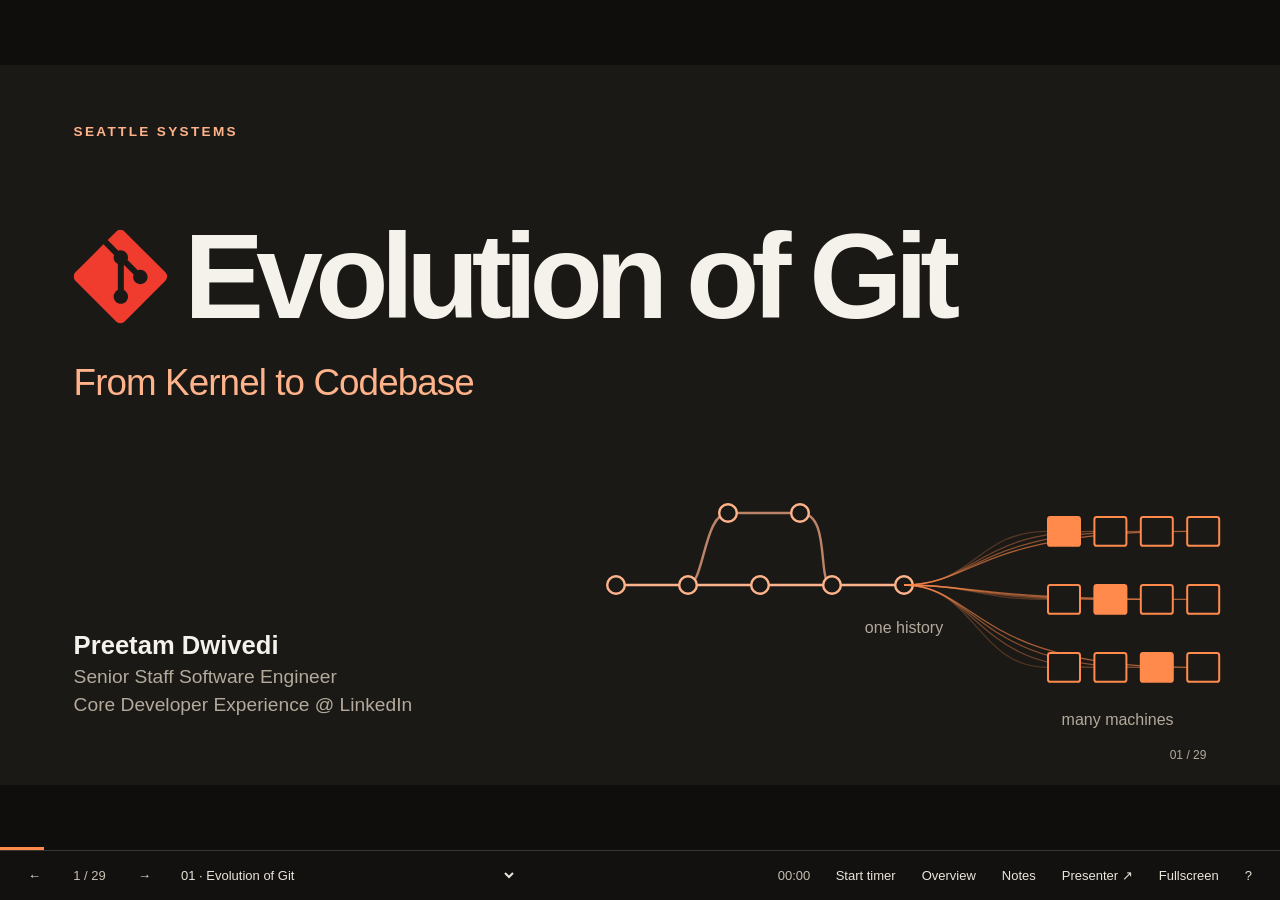
==== slides/evolution-of-git/index.html @ 7e5b4e21 "docs(slides): "a 2-second git command", not "one" Co-Authored-By: Claude Opus 5.5 <noreply@anthropic" ====
<!doctype html>
<html lang="en">
<head>
  <meta charset="utf-8">
  <meta name="viewport" content="width=device-width, initial-scale=1">
  <meta name="color-scheme" content="light dark">
  <title>Evolution of Git — Preetam Dwivedi</title>
  <meta name="description" content="A 30–45 minute systems talk: Git's data model, what fetch and push do on the wire, how Git servers evolved from one box to RAID pairs, distributed Git, blob storage, and WAL-based storage, and GitFarm, Git as an execution service.">
  <style>
    :root {
      --paper: #f5f2ec; --ink: #1f1d1a; --muted: #6b665e; --line: #d3cdc2;
      --accent: #c2410c; --accent-soft: #fbe3d4; --green: #2f7a4c; --red: #b3362b;
      --amber: #946200; --blue: #2d5c9e; --night: #1b1916; --peach: #ffb38a;
      font-family: "Helvetica Neue", Helvetica, Arial, sans-serif;
      color: var(--ink); background: #0f0e0c; font-synthesis: none;
    }
    * { box-sizing: border-box; }
    body { margin: 0; overflow: hidden; }
    button, select { font: inherit; }
    button { cursor: pointer; }
    button:focus-visible, a:focus-visible, select:focus-visible { outline: 3px solid #ffb38a; outline-offset: 4px; }
    a { color: inherit; text-underline-offset: .18em; }
    [hidden] { display: none !important; }
    .workspace { position: fixed; inset: 0 0 50px; }
    .stage { position: absolute; inset: 0; overflow: hidden; }
    #deck { position: absolute; inset: 0; }
    .slide {
      position: absolute; top: 50%; left: 50%; width: 1600px; height: 900px;
      transform: translate(-50%, -50%) scale(var(--scale, .7)); transform-origin: center;
      overflow: hidden; padding: 74px 92px 68px; background: var(--paper);
      display: flex; flex-direction: column;
      -webkit-print-color-adjust: exact; print-color-adjust: exact;
    }
    .slide.dark { background: var(--night); color: var(--paper); --muted: #b3aa9c; --line: #4a443b; }
    .eyebrow { margin: 0 0 25px; font-size: 17px; letter-spacing: .17em; text-transform: uppercase; font-weight: 650; color: var(--accent); }
    .dark .eyebrow { color: var(--peach); }
    h1, h2, h3, p { margin: 0; }
    h1 { font-size: 116px; line-height: .99; letter-spacing: -.065em; font-weight: 650; }
    h2 { font-size: 62px; line-height: 1.07; letter-spacing: -.045em; font-weight: 550; max-width: 1380px; }
    h3 { font-size: 30px; line-height: 1.2; font-weight: 550; letter-spacing: -.02em; }
    .content { flex: 1; min-height: 0; position: relative; margin-top: 38px; }
    .foot {
      position: absolute; bottom: 27px; left: 92px; right: 92px; display: flex; gap: 35px;
      align-items: end; justify-content: space-between; color: var(--muted); font-size: 15px; line-height: 1.35;
    }
    .folio { font-variant-numeric: tabular-nums; white-space: nowrap; margin-left: auto; }
    .build-print-summary { display: none; }
    .foot .src { font-size: 15px; color: var(--muted); }
    .foot .src a { color: inherit; text-decoration: underline; text-decoration-color: var(--line); }
    .accent { color: var(--accent); } .dark .accent { color: var(--peach); }
    .green { color: var(--green); } .red-text { color: var(--red); } .muted { color: var(--muted); }
    .mono, code, pre { font-family: "SFMono-Regular", Menlo, Consolas, "Liberation Mono", monospace; }
    .body { font-size: 32px; line-height: 1.35; }
    .small { font-size: 25px; line-height: 1.4; }
    .caption { font-size: 21px; color: var(--muted); line-height: 1.35; }
    .bottom-line { position: absolute; bottom: 4px; left: 0; right: 0; font-size: 30px; font-weight: 500; letter-spacing: -.01em; }
    .split { display: grid; grid-template-columns: 1fr 1fr; gap: 80px; }
    .three { display: grid; grid-template-columns: 1fr 1fr 1fr; gap: 55px; }
    .split > *, .three > * { min-width: 0; }
    .list { list-style: none; margin: 0; padding: 0; }
    .list li { padding: 22px 0; border-top: 1px solid var(--line); font-size: 28px; line-height: 1.3; }
    .list li strong { font-weight: 600; }
    .list.tight li { padding: 12px 0; font-size: 25px; }
    .list.origins li span { font-size: 26px; line-height: 1.35; }
    .obj-note { margin-top: 36px; padding-top: 22px; border-top: 1px solid var(--line); font-size: 25px; color: var(--muted); }
    .obj-note strong { color: var(--accent); font-weight: 600; }
    .takeaway { font-size: 44px; line-height: 1.3; font-weight: 500; padding-left: 32px; border-left: 6px solid var(--accent); margin: 0; }
    .takeaway strong { color: var(--accent); font-weight: 650; white-space: nowrap; }
    .list li span { display: block; color: var(--muted); font-size: 23px; margin-top: 8px; }
    svg { display: block; max-width: 100%; }
    svg text { font-family: "Helvetica Neue", Helvetica, Arial, sans-serif; }
    svg text.m { font-family: "SFMono-Regular", Menlo, Consolas, monospace; letter-spacing: -.02em; white-space: pre; }
    .diagram { width: 100%; height: 100%; }
    .compare-label { font-size: 20px; letter-spacing: .12em; text-transform: uppercase; color: var(--muted); margin-bottom: 18px; font-weight: 600; }
    .codeblock { font-size: 25px; line-height: 1.5; padding: 20px 24px; white-space: pre; margin: 0 0 30px; background: #ebe6dc; border-left: 4px solid var(--accent); overflow: hidden; }
    .codeblock .c { color: var(--muted); }
    .codeblock .hl-out { color: var(--accent); }
    .codeblock .lbl { color: var(--accent); font-weight: 600; }
    .statement { font-size: 92px; line-height: 1.06; letter-spacing: -.05em; max-width: 1380px; margin-top: 60px; }
    .divider-q { font-size: 76px; white-space: nowrap; margin-top: 200px; }
    .statement-sub { margin-top: 44px; font-size: 38px; line-height: 1.35; color: var(--muted); max-width: 1200px; }
    .table { width: 100%; border-collapse: collapse; text-align: left; font-size: 23px; line-height: 1.25; }
    .table th { font-size: 19px; font-weight: 600; text-transform: uppercase; letter-spacing: .08em; color: var(--muted); padding: 0 18px 14px 0; }
    .table td { border-top: 1px solid var(--line); padding: 16px 20px 16px 0; vertical-align: top; }
    .table td:first-child { font-weight: 600; white-space: nowrap; }
    .table tr.chosen td { color: var(--accent); }
    .stat-grid { display: grid; grid-template-columns: 1fr 1fr; gap: 44px 70px; }
    .stat .num { font-size: 84px; font-weight: 500; line-height: 1; letter-spacing: -.05em; color: var(--accent); }
    .stat .num small { font-size: 40px; letter-spacing: -.02em; margin-left: 8px; }
    .stat .label { margin-top: 14px; font-size: 25px; line-height: 1.35; }
    .stat .label span { display: block; color: var(--muted); font-size: 21px; margin-top: 4px; }
    .metrics-strip { display: flex; gap: 60px; margin-top: 26px; padding-top: 20px; border-top: 1px solid var(--line); font-size: 23px; color: var(--muted); }
    .metrics-strip strong { display: block; font-size: 40px; font-weight: 500; color: var(--accent); letter-spacing: -.03em; }
    .col h3 { margin-bottom: 18px; }
    .col p { font-size: 25px; line-height: 1.42; color: var(--muted); }
    .col p + p { margin-top: 16px; }
    .col p strong { color: var(--ink); font-weight: 550; }
    .tag { display: inline-block; font-size: 15px; letter-spacing: .1em; text-transform: uppercase; font-weight: 650; padding: 4px 10px; border: 1.5px solid currentColor; border-radius: 3px; vertical-align: middle; }
    .steps-list { list-style: none; margin: 0; padding: 0; counter-reset: step; }
    .steps-list li { counter-increment: step; position: relative; padding: 13px 0 13px 54px; font-size: 24px; line-height: 1.32; color: var(--muted); border-top: 1px solid var(--line); transition: color .3s ease; }
    .steps-list li::before { content: counter(step); position: absolute; left: 0; top: 11px; width: 34px; height: 34px; border-radius: 50%; border: 2px solid currentColor; text-align: center; line-height: 31px; font-size: 18px; font-weight: 650; }
    .steps-list li strong { color: var(--ink); font-weight: 550; }
    .steps-list li.hl { color: var(--ink); }
    .steps-list li.hl::before { background: var(--accent); border-color: var(--accent); color: #fff; }
    .result-pair { display: grid; grid-template-columns: 1fr 120px 1fr; align-items: end; gap: 30px; margin-top: 50px; }
    .result-pair .when { font-size: 22px; letter-spacing: .1em; text-transform: uppercase; color: var(--muted); font-weight: 600; margin-bottom: 18px; }
    .result-pair .value { font-size: 150px; font-weight: 500; line-height: 1; letter-spacing: -.055em; }
    .result-pair .value small { font-size: 60px; margin-left: 10px; letter-spacing: -.02em; }
    .result-pair .arrow { font-size: 70px; color: var(--muted); text-align: center; padding-bottom: 30px; }
    .thanks-title { font-size: 150px; line-height: 1; letter-spacing: -.06em; font-weight: 600; margin-top: 60px; }
    .thanks-qa { font-size: 72px; line-height: 1.1; letter-spacing: -.03em; color: var(--peach); margin-top: 28px; }
    .cover-title { font-size: 168px; line-height: 1; letter-spacing: -.065em; font-weight: 600; margin-top: 70px; }
    .cover-title:has(.git-logo) { display: flex; align-items: center; white-space: nowrap; font-size: 150px; }
    .cover-title .git-logo { flex: none; height: .78em; width: .78em; margin-right: .14em; }
    .cover-sub { font-size: 46px; line-height: 1.2; margin-top: 30px; letter-spacing: -.025em; color: var(--peach); }
    .cover-author { position: absolute; left: 92px; bottom: 82px; }
    .cover-name { font-size: 32px; font-weight: 550; line-height: 1.45; }
    .cover-event { font-size: 24px; color: var(--muted); line-height: 1.45; }
    .about-mini { position: absolute; left: 0; right: 0; top: 50%; transform: translateY(-50%); display: grid; grid-template-columns: 400px auto 260px; gap: 64px; align-items: center; justify-content: center; }
    .about-mini img { display: block; width: 400px; height: 400px; object-fit: cover; border-radius: 10px; }
    .about-mini .name { font-size: 68px; font-weight: 600; letter-spacing: -.04em; line-height: 1.05; }
    .about-mini .role { margin-top: 18px; font-size: 32px; line-height: 1.35; }
    .about-mini .team { color: var(--accent); font-weight: 600; }
    .about-mini .prev-label { margin-top: 40px; padding-top: 24px; border-top: 2px solid var(--line, #d8d2c6); font-size: 19px; letter-spacing: .12em; text-transform: uppercase; font-weight: 650; color: var(--muted); }
    .about-mini .prev { margin-top: 10px; font-size: 28px; color: var(--muted); line-height: 1.35; }
    .about-mini .prev strong { color: var(--ink, inherit); font-weight: 600; }
    .about-mini a { display: block; text-align: center; color: var(--muted); text-decoration: none; font-size: 20px; }
    .about-mini a strong { display: block; margin-top: 14px; font-size: 22px; color: var(--ink, inherit); font-weight: 600; }
    .about-mini a svg { display: block; width: 260px; height: 260px; background: #fff; padding: 10px; border-radius: 10px; box-sizing: border-box; }
    .cover-art { position: absolute; right: 70px; bottom: 70px; width: 780px; height: 360px; }
    .design-big { margin-top: 110px; gap: 70px; }
    .design-big h3 { font-size: 44px; line-height: 1.15; letter-spacing: -.03em; margin-top: 14px; }
    .design-big p:not(.compare-label) { font-size: 30px; line-height: 1.35; margin-top: 18px; }
    .close-flow { display: flex; align-items: stretch; gap: 10px; margin-top: 80px; }
    .close-step { flex: 1; border: 2px solid var(--line); border-radius: 10px; padding: 26px 18px; }
    .close-step.first { border-style: dashed; }
    .close-step b { display: block; font-size: 27px; font-weight: 600; letter-spacing: -.02em; line-height: 1.15; min-height: 2.3em; }
    .close-step span { display: block; margin-top: 14px; font-size: 22px; line-height: 1.35; color: var(--muted); }
    .close-step.last { border-color: var(--peach); }
    .close-step.last b { color: var(--peach); }
    .close-arrow { align-self: center; font-size: 30px; color: var(--muted); }
    .close-tag { margin-top: 70px; font-size: 44px; line-height: 1.25; letter-spacing: -.02em; color: var(--peach); }
    /* Builds: elements opt in with data-show / data-hl / data-dim step specs such as "2", "2-", "1-3", "1,4". */
    [data-show], [data-dim] { transition: opacity .35s ease; }
    [data-show].off { opacity: 0; }
    [data-dim].dim { opacity: .28; }
    g.hl rect { stroke: var(--accent); stroke-width: 4.5px; fill: var(--accent-soft); }
    g.hl text { fill: #8f2f08; }
    g.hl line, g.hl path.edge { stroke: var(--accent); }
    g.hl polygon { fill: var(--accent); }
    g.hl circle { stroke: var(--accent); }
    .code-hl { transition: background .3s ease, color .3s ease; display: inline-block; width: 100%; }
    .code-hl.hl { background: var(--accent-soft); color: #8f2f08; }
    .notes-panel {
      position: fixed; z-index: 50; right: 0; top: 0; bottom: 50px; width: min(560px, 95vw);
      background: #22201c; color: #eee9df; padding: 28px; overflow: auto; box-shadow: -20px 0 70px #0007;
      font-size: 16px; line-height: 1.55;
    }
    .notes-panel h2 { font-size: 25px; letter-spacing: -.02em; line-height: 1.2; padding-right: 20px; }
    .notes-panel h3 { font-size: 17px; margin-top: 28px; margin-bottom: 12px; }
    .notes-panel ul { padding-left: 20px; overflow-wrap: anywhere; }
    .notes-panel .speaker-cues { font-size: 17px; line-height: 1.55; }
    .notes-panel .speaker-cues li { padding-bottom: 14px; }
    .notes-panel a { color: #ffc8a8; }
    .notes-meta { color: #bdb3a4; margin: 12px 0; font-size: 14px; }
    .close-panel { float: right; color: inherit; background: none; border: 1px solid #6b6255; border-radius: 3px; padding: 5px 10px; }
    .toolbar {
      position: fixed; z-index: 80; bottom: 0; left: 0; right: 0; height: 50px; display: flex;
      align-items: center; gap: 6px; background: #12110f; color: #e9e4da; padding: 6px 18px;
      border-top: 1px solid #3b362f; font-size: 13px;
    }
    .toolbar button, .toolbar select { background: transparent; border: 1px solid transparent; color: inherit; padding: 6px 9px; border-radius: 3px; }
    .toolbar button:hover, .toolbar select:hover { background: #312c25; border-color: #5a5247; }
    .toolbar button[aria-pressed=true] { border-color: #ffb38a; }
    .toolbar select { max-width: 420px; }
    .toolbar select option { background: #1d1b18; }
    .toolbar .spacer { flex: 1; }
    #progress { position: fixed; z-index: 90; height: 3px; bottom: 50px; left: 0; background: #ff8a4c; transition: width .12s; }
    .position { min-width: 65px; text-align: center; font-variant-numeric: tabular-nums; color: #c9c0b2; }
    .timer { font-variant-numeric: tabular-nums; color: #c9c0b2; min-width: 42px; }
    dialog { border: 1px solid #6b6255; border-radius: 5px; background: #1d1b18; color: #f3efe7; width: min(1280px, 95vw); max-height: 88vh; padding: 30px; }
    dialog::backdrop { background: #000c; }
    dialog h2 { font-size: 30px; line-height: 1.2; }
    .overview-grid { display: grid; grid-template-columns: repeat(4,1fr); gap: 10px; margin-top: 25px; }
    .overview-grid button { background: none; color: inherit; border: 1px solid #4f483e; text-align: left; padding: 18px; min-height: 116px; line-height: 1.3; font-size: 16px; }
    .overview-grid button:hover { background: #3a342c; }
    .overview-grid button[aria-current=true] { border-color: #ffb38a; background: #352c22; }
    .overview-grid .ordinal { display: block; color: #ffb38a; font-size: 12px; margin-bottom: 8px; }
    .help-grid { display: grid; grid-template-columns: 200px 1fr; gap: 16px; margin: 30px 0; line-height: 1.5; font-size: 17px; }
    .help-grid kbd { color: #ffb38a; }
    .sr-only { position: absolute; width: 1px; height: 1px; padding: 0; margin: -1px; overflow: hidden; clip: rect(0,0,0,0); white-space: nowrap; }
    body.presenter .workspace { right: 480px; }
    body.presenter .notes-panel { display: block !important; width: 480px; box-shadow: none; border-left: 1px solid #4f483e; }
    body.presenter #notes-toggle, body.presenter #presenter-open { display: none; }
    body.blackout .workspace { visibility: hidden; }
    body.blackout { background: #000; }
    body.immersive .toolbar, body.immersive #progress { opacity: 0; transition: opacity .2s; }
    body.immersive .toolbar:hover, body.immersive .toolbar:focus-within { opacity: 1; }
    body.immersive .workspace { bottom: 0; }
    @media (max-width: 900px) {
      .toolbar { padding: 6px; gap: 2px; }
      .toolbar .optional { display: none; }
      .toolbar select { max-width: 250px; width: 30vw; }
      body.presenter .workspace { right: 0; bottom: 45vh; }
      body.presenter .notes-panel { width: 100%; top: 55vh; bottom: 50px; border-left: 0; }
      .overview-grid { grid-template-columns: repeat(2,1fr); }
    }
    @media (max-width: 600px) {
      .toolbar { font-size: 12px; }
      .toolbar button { padding: 6px; }
      .toolbar #jump, .toolbar #fullscreen { display: none; }
      .position { min-width: 50px; }
    }
    /* Phones and tablets: pull-to-refresh is unreliable here, so show a reload button. */
    #reload { font-size: 1.3em; line-height: 1; }
    @media (hover: hover) and (pointer: fine) { .touch-only { display: none; } }
    @media (prefers-reduced-motion: reduce) { * { transition: none !important; } }
    @page { size: 16in 9in; margin: 0; }
    @media print {
      :root { background: white; }
      body { overflow: visible; }
      .workspace, .stage, #deck { position: static; overflow: visible; }
      .slide, .slide[hidden] {
        display: flex !important; position: relative; top: auto; left: auto;
        transform: none; width: 1600px; height: 900px; break-after: page; break-inside: avoid; zoom: .96;
      }
      .toolbar, .notes-panel, #progress, dialog, .sr-only { display: none !important; }
      body.blackout .workspace { visibility: visible; }
      .build-print-summary { display: block; max-width: 1250px; font-size: 14px; line-height: 1.35; }
      [data-show], [data-dim] { transition: none; }
    }
  </style>
</head>
<body>
  <main class="workspace" aria-label="Presentation">
    <div class="stage"><div id="deck"></div></div>
  </main>
  <div id="announcement" class="sr-only" aria-live="polite"></div>
  <aside id="notes" class="notes-panel" aria-label="Speaker notes and sources" hidden></aside>
  <div id="progress" aria-hidden="true"></div>
  <nav class="toolbar" aria-label="Slide controls">
    <button id="prev" aria-label="Previous slide" title="Previous (←)">←</button>
    <span id="position" class="position"></span>
    <button id="next" aria-label="Next slide" title="Next (→)">→</button>
    <span id="build-position" class="position optional" aria-label="Current build" hidden></span>
    <select id="jump" aria-label="Jump to slide"></select>
    <span class="spacer"></span>
    <span id="elapsed" class="timer optional" title="Click to start or pause timer" role="timer">00:00</span>
    <button id="timer-toggle" class="optional" title="Start or pause timer (T)">Start timer</button>
    <button id="overview-open" title="Slide overview (O)">Overview</button>
    <button id="notes-toggle" aria-pressed="false" title="Speaker notes & sources (N)">Notes</button>
    <button id="presenter-open" class="optional" title="Open a second window with speaker notes">Presenter ↗</button>
    <button id="fullscreen" title="Fullscreen (F)">Fullscreen</button>
    <button id="help-open" aria-label="Keyboard shortcuts" title="Keyboard shortcuts (?)">?</button>
    <button id="reload" class="touch-only" aria-label="Reload the deck" title="Reload">↻</button>
  </nav>
  <dialog id="overview" aria-labelledby="overview-title">
    <button class="close-panel" data-close="overview" aria-label="Close overview">Close</button>
    <h2 id="overview-title">Evolution of Git</h2>
    <p id="overview-meta" style="margin-top:12px;color:#bdb3a4"></p>
    <div class="overview-grid" id="overview-grid"></div>
  </dialog>
  <dialog id="help" aria-labelledby="help-title">
    <button class="close-panel" data-close="help" aria-label="Close shortcuts">Close</button>
    <h2 id="help-title">Presenting</h2>
    <div class="help-grid">
      <kbd>← → / Space / PgUp PgDn</kbd><span>Previous / next build or slide</span>
      <kbd>Home / End</kbd><span>First slide / Thank you</span>
      <kbd>N</kbd><span>Speaker cues, timing, and public resources</span>
      <kbd>O</kbd><span>Slide overview</span>
      <kbd>F</kbd><span>Fullscreen; controls reappear on hover</span>
      <kbd>B</kbd><span>Black out the screen</span>
      <kbd>T / Shift + T</kbd><span>Start or pause / reset the rehearsal timer</span>
      <kbd>?</kbd><span>Show these shortcuts</span>
      <kbd>Esc</kbd><span>Close notes or dialogs; leave fullscreen</span>
    </div>
    <p>Presenter opens a second window with notes. Leave that window on your laptop and put the original on the projector. The deck works offline. Use the browser’s Print command for a slide-only PDF; build slides print in their final state.</p>
  </dialog>
  <script>
    "use strict";
    const sources = {
      paper: { label: "GitFarm: Git as a Service for Large-Scale Monorepos (arXiv 2604.11977)", url: "https://arxiv.org/abs/2604.11977" },
      cursor: { label: "Cursor · Git at any scale (Vicent Martí, Aug 2026)", url: "https://cursor.com/blog/git-at-any-scale" },
      ghfast: { label: "GitHub · How We Made GitHub Fast (2009)", url: "https://github.blog/news-insights/the-library/how-we-made-github-fast/" },
      dgit: { label: "GitHub · Introducing DGit (2016)", url: "https://github.blog/engineering/architecture-optimization/introducing-dgit/" },
      objects: { label: "Pro Git · Git Objects", url: "https://git-scm.com/book/en/v2/Git-Internals-Git-Objects" },
      refs: { label: "Pro Git · Git References", url: "https://git-scm.com/book/en/v2/Git-Internals-Git-References" },
      breaking: { label: "Git docs · BreakingChanges (Git 3.0: SHA-256 by default)", url: "https://git-scm.com/docs/BreakingChanges" },
      packformat: { label: "Git docs · pack format", url: "https://git-scm.com/docs/gitformat-pack" },
      protocolv2: { label: "Git docs · protocol v2", url: "https://git-scm.com/docs/gitprotocol-v2" },
      packprotocol: { label: "Git docs · pack protocol", url: "https://git-scm.com/docs/gitprotocol-pack" },
      receivepack: { label: "Git docs · git-receive-pack (quarantine, hooks)", url: "https://git-scm.com/docs/git-receive-pack" },
      walgit: { label: "walgit · open-source Git server on object storage (Continuity design)", url: "https://github.com/tobi/walgit" },
      mesh: { label: "Atlassian · Bitbucket Mesh (2022, replaces NFS for Git storage)", url: "https://confluence.atlassian.com/display/BitbucketServer/Bitbucket+Mesh" },
      uberblog: { label: "Uber Engineering · GitFarm as a Service (Jul 2026)", url: "https://www.uber.com/blog/gitfarm-as-a-service/" },
      stretching: { label: "GitHub · Stretching Spokes (2017)", url: "https://github.blog/engineering/infrastructure/stretching-spokes/" },
      ghagent: { label: "GitHub · Building Git infrastructure for agent-scale development (Oct 2026)", url: "https://github.blog/engineering/architecture-optimization/building-git-infrastructure-for-agent-scale-development/" },
      rubicon: { label: "GitHub · Inside GitHub's new Git storage architecture (Nov 2026)", url: "https://github.blog/engineering/architecture-optimization/inside-githubs-new-git-storage-architecture/" },
      linkedin: { label: "Preetam Dwivedi · LinkedIn", url: "https://www.linkedin.com/in/behinddwalls/" }
    };
    // Short labels for the on-slide "Sources:" footer line.
    const shortSource = { paper:"GitFarm paper (arXiv 2604.11977)", uberblog:"Uber blog: GitFarm as a Service", cursor:"Cursor: Git at any scale", walgit:"walgit (GitHub)", dgit:"GitHub: Introducing DGit (2016)", ghfast:"GitHub: How We Made GitHub Fast (2009)", stretching:"GitHub: Stretching Spokes", mesh:"Atlassian: Bitbucket Mesh (2022)", rubicon:"GitHub: new Git storage architecture", ghagent:"GitHub: agent-scale Git" };
    const sourceLine = keys => `<span class="src">Sources: ${keys.map(k=>`<a href="${esc(sources[k].url)}" target="_blank" rel="noopener">${esc(shortSource[k])}</a>`).join(" · ")}</span>`;
    const portrait = "[data-uri]";
    const qr = {"linkedin": "<svg xmlns=\"http://www.w3.org/2000/svg\" viewBox=\"0 0 33 33\" shape-rendering=\"crispEdges\" role=\"img\" aria-label=\"QR code for https://www.linkedin.com/in/behinddwalls/\"><path fill=\"#fff\" d=\"M0 0h33v33H0z\"/><path fill=\"#000\" d=\"M2 2h1v1h-1zM3 2h1v1h-1zM4 2h1v1h-1zM5 2h1v1h-1zM6 2h1v1h-1zM7 2h1v1h-1zM8 2h1v1h-1zM15 2h1v1h-1zM16 2h1v1h-1zM20 2h1v1h-1zM24 2h1v1h-1zM25 2h1v1h-1zM26 2h1v1h-1zM27 2h1v1h-1zM28 2h1v1h-1zM29 2h1v1h-1zM30 2h1v1h-1zM2 3h1v1h-1zM8 3h1v1h-1zM10 3h1v1h-1zM13 3h1v1h-1zM18 3h1v1h-1zM19 3h1v1h-1zM22 3h1v1h-1zM24 3h1v1h-1zM30 3h1v1h-1zM2 4h1v1h-1zM4 4h1v1h-1zM5 4h1v1h-1zM6 4h1v1h-1zM8 4h1v1h-1zM10 4h1v1h-1zM11 4h1v1h-1zM13 4h1v1h-1zM16 4h1v1h-1zM18 4h1v1h-1zM21 4h1v1h-1zM24 4h1v1h-1zM26 4h1v1h-1zM27 4h1v1h-1zM28 4h1v1h-1zM30 4h1v1h-1zM2 5h1v1h-1zM4 5h1v1h-1zM5 5h1v1h-1zM6 5h1v1h-1zM8 5h1v1h-1zM10 5h1v1h-1zM15 5h1v1h-1zM19 5h1v1h-1zM22 5h1v1h-1zM24 5h1v1h-1zM26 5h1v1h-1zM27 5h1v1h-1zM28 5h1v1h-1zM30 5h1v1h-1zM2 6h1v1h-1zM4 6h1v1h-1zM5 6h1v1h-1zM6 6h1v1h-1zM8 6h1v1h-1zM11 6h1v1h-1zM12 6h1v1h-1zM13 6h1v1h-1zM14 6h1v1h-1zM15 6h1v1h-1zM18 6h1v1h-1zM19 6h1v1h-1zM20 6h1v1h-1zM21 6h1v1h-1zM22 6h1v1h-1zM24 6h1v1h-1zM26 6h1v1h-1zM27 6h1v1h-1zM28 6h1v1h-1zM30 6h1v1h-1zM2 7h1v1h-1zM8 7h1v1h-1zM16 7h1v1h-1zM24 7h1v1h-1zM30 7h1v1h-1zM2 8h1v1h-1zM3 8h1v1h-1zM4 8h1v1h-1zM5 8h1v1h-1zM6 8h1v1h-1zM7 8h1v1h-1zM8 8h1v1h-1zM10 8h1v1h-1zM12 8h1v1h-1zM14 8h1v1h-1zM16 8h1v1h-1zM18 8h1v1h-1zM20 8h1v1h-1zM22 8h1v1h-1zM24 8h1v1h-1zM25 8h1v1h-1zM26 8h1v1h-1zM27 8h1v1h-1zM28 8h1v1h-1zM29 8h1v1h-1zM30 8h1v1h-1zM10 9h1v1h-1zM11 9h1v1h-1zM14 9h1v1h-1zM18 9h1v1h-1zM21 9h1v1h-1zM22 9h1v1h-1zM2 10h1v1h-1zM8 10h1v1h-1zM10 10h1v1h-1zM11 10h1v1h-1zM13 10h1v1h-1zM15 10h1v1h-1zM16 10h1v1h-1zM17 10h1v1h-1zM19 10h1v1h-1zM20 10h1v1h-1zM21 10h1v1h-1zM23 10h1v1h-1zM24 10h1v1h-1zM27 10h1v1h-1zM28 10h1v1h-1zM29 10h1v1h-1zM5 11h1v1h-1zM6 11h1v1h-1zM7 11h1v1h-1zM10 11h1v1h-1zM11 11h1v1h-1zM12 11h1v1h-1zM15 11h1v1h-1zM16 11h1v1h-1zM17 11h1v1h-1zM19 11h1v1h-1zM20 11h1v1h-1zM21 11h1v1h-1zM22 11h1v1h-1zM25 11h1v1h-1zM26 11h1v1h-1zM28 11h1v1h-1zM29 11h1v1h-1zM3 12h1v1h-1zM4 12h1v1h-1zM5 12h1v1h-1zM8 12h1v1h-1zM9 12h1v1h-1zM10 12h1v1h-1zM11 12h1v1h-1zM12 12h1v1h-1zM13 12h1v1h-1zM16 12h1v1h-1zM17 12h1v1h-1zM19 12h1v1h-1zM24 12h1v1h-1zM2 13h1v1h-1zM3 13h1v1h-1zM6 13h1v1h-1zM7 13h1v1h-1zM9 13h1v1h-1zM10 13h1v1h-1zM12 13h1v1h-1zM14 13h1v1h-1zM18 13h1v1h-1zM21 13h1v1h-1zM22 13h1v1h-1zM25 13h1v1h-1zM27 13h1v1h-1zM2 14h1v1h-1zM8 14h1v1h-1zM12 14h1v1h-1zM14 14h1v1h-1zM17 14h1v1h-1zM18 14h1v1h-1zM22 14h1v1h-1zM24 14h1v1h-1zM25 14h1v1h-1zM30 14h1v1h-1zM2 15h1v1h-1zM4 15h1v1h-1zM6 15h1v1h-1zM7 15h1v1h-1zM10 15h1v1h-1zM16 15h1v1h-1zM17 15h1v1h-1zM18 15h1v1h-1zM19 15h1v1h-1zM20 15h1v1h-1zM21 15h1v1h-1zM22 15h1v1h-1zM24 15h1v1h-1zM26 15h1v1h-1zM29 15h1v1h-1zM30 15h1v1h-1zM6 16h1v1h-1zM7 16h1v1h-1zM8 16h1v1h-1zM10 16h1v1h-1zM13 16h1v1h-1zM15 16h1v1h-1zM17 16h1v1h-1zM20 16h1v1h-1zM22 16h1v1h-1zM23 16h1v1h-1zM24 16h1v1h-1zM25 16h1v1h-1zM27 16h1v1h-1zM28 16h1v1h-1zM3 17h1v1h-1zM5 17h1v1h-1zM7 17h1v1h-1zM9 17h1v1h-1zM10 17h1v1h-1zM11 17h1v1h-1zM12 17h1v1h-1zM13 17h1v1h-1zM17 17h1v1h-1zM22 17h1v1h-1zM23 17h1v1h-1zM24 17h1v1h-1zM25 17h1v1h-1zM26 17h1v1h-1zM28 17h1v1h-1zM30 17h1v1h-1zM4 18h1v1h-1zM6 18h1v1h-1zM7 18h1v1h-1zM8 18h1v1h-1zM9 18h1v1h-1zM10 18h1v1h-1zM11 18h1v1h-1zM15 18h1v1h-1zM19 18h1v1h-1zM21 18h1v1h-1zM25 18h1v1h-1zM27 18h1v1h-1zM28 18h1v1h-1zM2 19h1v1h-1zM5 19h1v1h-1zM6 19h1v1h-1zM7 19h1v1h-1zM9 19h1v1h-1zM10 19h1v1h-1zM11 19h1v1h-1zM12 19h1v1h-1zM13 19h1v1h-1zM15 19h1v1h-1zM17 19h1v1h-1zM18 19h1v1h-1zM19 19h1v1h-1zM20 19h1v1h-1zM21 19h1v1h-1zM22 19h1v1h-1zM24 19h1v1h-1zM25 19h1v1h-1zM26 19h1v1h-1zM28 19h1v1h-1zM29 19h1v1h-1zM30 19h1v1h-1zM2 20h1v1h-1zM3 20h1v1h-1zM4 20h1v1h-1zM5 20h1v1h-1zM6 20h1v1h-1zM8 20h1v1h-1zM10 20h1v1h-1zM11 20h1v1h-1zM13 20h1v1h-1zM14 20h1v1h-1zM17 20h1v1h-1zM21 20h1v1h-1zM22 20h1v1h-1zM27 20h1v1h-1zM30 20h1v1h-1zM2 21h1v1h-1zM6 21h1v1h-1zM7 21h1v1h-1zM11 21h1v1h-1zM12 21h1v1h-1zM13 21h1v1h-1zM14 21h1v1h-1zM16 21h1v1h-1zM20 21h1v1h-1zM22 21h1v1h-1zM24 21h1v1h-1zM25 21h1v1h-1zM26 21h1v1h-1zM2 22h1v1h-1zM4 22h1v1h-1zM8 22h1v1h-1zM11 22h1v1h-1zM13 22h1v1h-1zM19 22h1v1h-1zM20 22h1v1h-1zM22 22h1v1h-1zM23 22h1v1h-1zM24 22h1v1h-1zM25 22h1v1h-1zM26 22h1v1h-1zM28 22h1v1h-1zM29 22h1v1h-1zM30 22h1v1h-1zM10 23h1v1h-1zM15 23h1v1h-1zM16 23h1v1h-1zM17 23h1v1h-1zM19 23h1v1h-1zM20 23h1v1h-1zM22 23h1v1h-1zM26 23h1v1h-1zM27 23h1v1h-1zM2 24h1v1h-1zM3 24h1v1h-1zM4 24h1v1h-1zM5 24h1v1h-1zM6 24h1v1h-1zM7 24h1v1h-1zM8 24h1v1h-1zM11 24h1v1h-1zM13 24h1v1h-1zM15 24h1v1h-1zM16 24h1v1h-1zM17 24h1v1h-1zM19 24h1v1h-1zM21 24h1v1h-1zM22 24h1v1h-1zM24 24h1v1h-1zM26 24h1v1h-1zM27 24h1v1h-1zM28 24h1v1h-1zM2 25h1v1h-1zM8 25h1v1h-1zM11 25h1v1h-1zM12 25h1v1h-1zM14 25h1v1h-1zM15 25h1v1h-1zM21 25h1v1h-1zM22 25h1v1h-1zM26 25h1v1h-1zM29 25h1v1h-1zM2 26h1v1h-1zM4 26h1v1h-1zM5 26h1v1h-1zM6 26h1v1h-1zM8 26h1v1h-1zM13 26h1v1h-1zM15 26h1v1h-1zM18 26h1v1h-1zM21 26h1v1h-1zM22 26h1v1h-1zM23 26h1v1h-1zM24 26h1v1h-1zM25 26h1v1h-1zM26 26h1v1h-1zM27 26h1v1h-1zM29 26h1v1h-1zM2 27h1v1h-1zM4 27h1v1h-1zM5 27h1v1h-1zM6 27h1v1h-1zM8 27h1v1h-1zM12 27h1v1h-1zM14 27h1v1h-1zM15 27h1v1h-1zM17 27h1v1h-1zM18 27h1v1h-1zM20 27h1v1h-1zM21 27h1v1h-1zM23 27h1v1h-1zM25 27h1v1h-1zM27 27h1v1h-1zM28 27h1v1h-1zM30 27h1v1h-1zM2 28h1v1h-1zM4 28h1v1h-1zM5 28h1v1h-1zM6 28h1v1h-1zM8 28h1v1h-1zM12 28h1v1h-1zM17 28h1v1h-1zM18 28h1v1h-1zM19 28h1v1h-1zM20 28h1v1h-1zM21 28h1v1h-1zM23 28h1v1h-1zM24 28h1v1h-1zM25 28h1v1h-1zM26 28h1v1h-1zM27 28h1v1h-1zM28 28h1v1h-1zM29 28h1v1h-1zM2 29h1v1h-1zM8 29h1v1h-1zM12 29h1v1h-1zM16 29h1v1h-1zM20 29h1v1h-1zM25 29h1v1h-1zM27 29h1v1h-1zM28 29h1v1h-1zM30 29h1v1h-1zM2 30h1v1h-1zM3 30h1v1h-1zM4 30h1v1h-1zM5 30h1v1h-1zM6 30h1v1h-1zM7 30h1v1h-1zM8 30h1v1h-1zM10 30h1v1h-1zM11 30h1v1h-1zM12 30h1v1h-1zM13 30h1v1h-1zM14 30h1v1h-1zM15 30h1v1h-1zM16 30h1v1h-1zM17 30h1v1h-1zM19 30h1v1h-1zM21 30h1v1h-1zM24 30h1v1h-1zM25 30h1v1h-1zM26 30h1v1h-1zM27 30h1v1h-1zM28 30h1v1h-1z\"/></svg>"};
    const C = { ink:"#1f1d1a", muted:"#6b665e", line:"#d3cdc2", paper:"#f5f2ec", white:"#fffdf9", accent:"#c2410c", soft:"#fbe3d4",
      green:"#2f7a4c", greenSoft:"#dcefe2", red:"#b3362b", redSoft:"#f6dcd8", blue:"#2d5c9e", blueSoft:"#dfe8f5", amber:"#946200", peach:"#ffb38a", night:"#1b1916" };
    const esc = value => String(value).replace(/[&<>"']/g, ch => ({ "&":"&amp;", "<":"&lt;", ">":"&gt;", '"':"&quot;", "'":"&#39;" }[ch]));
    // SVG helpers. Coordinates are in a 1416 × 590 content box unless a diagram says otherwise.
    const text = (x,y,label,size=24,fill=C.ink,anchor="start",weight=400) => `<text x="${x}" y="${y}" font-size="${size}" fill="${fill}" text-anchor="${anchor}" font-weight="${weight}">${esc(label)}</text>`;
    const mono = (x,y,label,size=21,fill=C.ink,anchor="start",weight=400) => `<text class="m" x="${x}" y="${y}" font-size="${size}" fill="${fill}" text-anchor="${anchor}" font-weight="${weight}">${esc(label)}</text>`;
    const lines = (x,y,rows,size=22,fill=C.ink,gap=1.38,anchor="start",weight=400) => rows.map((r,i)=>text(x,y+i*size*gap,r,size,fill,anchor,weight)).join("");
    const line = (x1,y1,x2,y2,color=C.line,width=3,dash="") => `<line x1="${x1}" y1="${y1}" x2="${x2}" y2="${y2}" stroke="${color}" stroke-width="${width}" ${dash?`stroke-dasharray="${dash}"`:""}/>`;
    function arrow(x1,y1,x2,y2,color=C.ink,width=3,dash="") {
      const a=Math.atan2(y2-y1,x2-x1),h=14,ex=x2-h*.7*Math.cos(a),ey=y2-h*.7*Math.sin(a);
      const p=[[x2,y2],[x2-h*Math.cos(a-.42),y2-h*Math.sin(a-.42)],[x2-h*Math.cos(a+.42),y2-h*Math.sin(a+.42)]].map(q=>q.map(v=>v.toFixed(1)).join(",")).join(" ");
      return line(x1,y1,ex.toFixed(1),ey.toFixed(1),color,width,dash)+`<polygon points="${p}" fill="${color}"/>`;
    }
    function box(x,y,w,h,title,sub="",o={}) {
      const color=o.color||C.ink, fill=o.fill||C.white, size=o.size||24, t=o.mono?mono:text;
      let b=`<rect x="${x}" y="${y}" width="${w}" height="${h}" rx="6" fill="${fill}" stroke="${color}" stroke-width="${o.stroke||2.5}" ${o.dash?`stroke-dasharray="${o.dash}"`:""}/>`;
      if(sub) b+=t(x+w/2,y+h/2-3,title,size,o.textColor||C.ink,"middle",550)+text(x+w/2,y+h/2+23,sub,o.subSize||20,o.subColor||C.muted,"middle",o.subWeight||400);
      else b+=t(x+w/2,y+h/2+size*.36,title,size,o.textColor||C.ink,"middle",550);
      return b;
    }
    // Node centred at (cx,cy): used for object graphs.
    const node = (cx,cy,title,sub,o={}) => box(cx-(o.w||150)/2,cy-27,o.w||150,54,title,sub,{size:21,subSize:16,...o});
    const S = (spec,body) => `<g data-show="${spec}">${body}</g>`;
    const H = (spec,body) => `<g data-hl="${spec}">${body}</g>`;
    const D = (spec,body) => `<g data-dim="${spec}">${body}</g>`;
    const svg = (body,label,w=1416,h=590) => `<svg class="diagram" viewBox="0 0 ${w} ${h}" role="img" aria-label="${esc(label)}">${body}</svg>`;
    const dot = (cx,cy,filled,color=C.ink) => `<circle cx="${cx}" cy="${cy}" r="8" fill="${filled?color:C.paper}" stroke="${color}" stroke-width="2.5"/>`;

    function coverArt() {
      const P=C.peach, A="#ff8a4c";
      let b="";
      const main=[[20,180],[110,180],[200,180],[290,180],[380,180]], side=[[160,90],[250,90]];
      b+=`<path d="M110 180C130 180 130 90 160 90H250C290 90 270 180 290 180" fill="none" stroke="${P}" stroke-width="3" opacity=".7"/>`;
      b+=line(20,180,380,180,P,3);
      [...main,...side].forEach(([x,y])=>b+=`<circle cx="${x}" cy="${y}" r="11" fill="${C.night}" stroke="${P}" stroke-width="3"/>`);
      const nodes=[];
      for(let r=0;r<3;r++)for(let c=0;c<4;c++)nodes.push([560+c*58,95+r*85]);
      nodes.forEach(([x,y],i)=>{b+=`<path d="M380 180C470 180 470 ${y+18} ${x} ${y+18}" fill="none" stroke="${A}" stroke-width="1.6" opacity="${.25+(i%4)*.12}"/>`;});
      nodes.forEach(([x,y],i)=>b+=`<rect x="${x}" y="${y}" width="40" height="36" rx="3" fill="${i%5===0?A:C.night}" stroke="${A}" stroke-width="2.5"/>`);
      b+=text(380,240,"one history",20,"#b3aa9c","middle")+text(647,355,"many machines",20,"#b3aa9c","middle");
      return svg(b,"A commit graph flowing into a grid of servers",780,360);
    }
    function peersDiagram() {
      // Five peers in a full mesh. Lines are dark and thick enough to survive a projector.
      const pts=[[350,52],[600,215],[520,468],[180,468],[100,215]];
      let b="";
      pts.forEach((p,i)=>pts.slice(i+1).forEach(q=>b+=line(p[0],p[1],q[0],q[1],"#a39b8f",3)));
      pts.forEach(([x,y],i)=>b+=box(x-92,y-38,184,76,["Linus","subsystem","driver dev","maintainer","contributor"][i],"full repo",{size:25,subSize:21}));
      b+=`<rect x="195" y="278" width="310" height="80" rx="10" fill="${C.paper}" stroke="${C.line}" stroke-width="2"/>`+
        text(350,312,"no central server",24,C.ink,"middle",600)+text(350,342,"patches + pulls between peers",21,C.muted,"middle");
      return svg(b,"Five peers, each with a full repository, exchanging patches with no central server",700,540);
    }
    function treeDiagram() {
      let b="";
      b+=node(310,50,"tree /","f021…",{w:170});
      b+=node(110,200,"README.md","blob ce01…",{w:170})+node(310,200,"src/","tree 6c81…",{w:170})+node(510,200,"docs/","tree 0db5…",{w:170});
      b+=node(200,350,"server.ts","blob f7a9…",{w:160})+node(385,350,"pack.ts","blob b8e2…",{w:160});
      b+=node(565,350,"README.md","→ same blob",{w:140,dash:"6 5",color:C.muted,subSize:19,subColor:C.accent,subWeight:600});
      b+=arrow(270,77,140,173)+arrow(310,77,310,173)+arrow(350,77,480,173)+arrow(290,227,215,323)+arrow(330,227,375,323)+arrow(530,227,560,323,C.muted,2.5);
      b+=`<path class="edge" d="M565 377C565 470 110 470 110 230" fill="none" stroke="${C.accent}" stroke-width="3" stroke-dasharray="8 6"/>`+`<polygon points="110,227 102,244 118,244" fill="${C.accent}"/>`;
      b+=text(335,500,"identical bytes → identical SHA → stored once",22,C.accent,"middle",550);
      return svg(b,"A root tree pointing at blobs and subtrees. Two README entries point at the same blob.",640,520);
    }
    // One object's stored bytes: a small header, then the content; the SHA-1 of all of it is the name.
    function objectBytesDiagram() {
      let b=text(0,24,"What Git stores for a file containing hello:",22,C.ink,"start",600);
      const segs=[["blob","type",110,true],["' '","space",56,true],["6","size",56,true],["\\0","NUL",66,true],["hello\\n","content",220,false]];
      let x=0;
      segs.forEach(([v,l,w,hdr])=>{b+=`<rect x="${x}" y="44" width="${w}" height="58" fill="${hdr?"#ebe6dc":C.white}" stroke="${hdr?C.muted:C.accent}" stroke-width="2"/>`+
        mono(x+w/2,82,v,24,hdr?C.ink:C.accent,"middle",600)+text(x+w/2,130,l,19,C.muted,"middle");x+=w+6;});
      b+=line(0,146,300,146,C.muted,1.5)+text(150,170,"header",19,C.muted,"middle",600);
      b+=text(0,214,"SHA-1 of these bytes = ce0136… → its name",22,C.accent,"start",600);
      return svg(b,"An object's stored bytes: the type blob, a space, the size 6, a NUL byte, then the content hello; the SHA-1 of all of it is the object's name.",600,224);
    }
    function objectTypesDiagram() {
      // The chain alone, centred: ref → commit → tree → blob. Slides 6–8 explain each one.
      let b=`<g transform="translate(230,0)">`;
      b+=box(0,0,300,80,"ref","refs/heads/main",{size:28,subSize:20,color:C.accent,mono:true,dash:"8 6"});
      b+=arrow(150,82,150,124,C.accent,2.5);
      [["commit","snapshot + history"],["tree","a directory"],["blob","file bytes"]].forEach(([t,d],i)=>{const y=128+i*120;
        b+=box(0,y,300,84,t,d,{size:28,subSize:20,mono:true});
        if(i<2)b+=arrow(150,y+86,150,y+116,C.ink,2.5);});
      b+=`</g>`+text(380,500,"+ tag object: annotated and signed tags (the tag ref points to it)",21,C.muted,"middle");
      return svg(b,"A ref points to a commit; the commit points to a tree and the tree to blobs. Tags are a fourth object type.",760,525);
    }
    const commitBuilds=[
      {label:"One commit, one snapshot",cue:"A commit points to one root tree. Walk the tree and you have every file."},
      {label:"Second commit shares structure",cue:"Edit server.ts. Only the path from root to that file gets new objects; README and pack.ts are reused."},
      {label:"Count the new objects",cue:"One changed file means one blob, two trees, one commit: the new hash ripples up the path. Hashes of hashes make this a Merkle DAG, so one commit hash covers every file and all of history."}
    ];
    function commitDiagram() {
      let b="";
      b+=node(170,45,"commit D","9d2a…",{color:C.accent})+node(170,160,"tree /","e8c4…")+node(75,290,"README.md","blob ce01…")+node(280,290,"src/","tree 7a19…")+node(200,430,"server.ts","blob d431…")+node(370,430,"pack.ts","blob b8e2…");
      b+=arrow(170,72,170,133)+arrow(150,187,95,263)+arrow(190,187,265,263)+arrow(265,317,215,403)+arrow(295,317,355,403);
      b+=S("2-",
        arrow(565,45,245,45,C.accent,3,"8 6")+text(405,32,"parent",19,C.accent,"middle",550)+
        H("3",node(640,45,"commit E","c8f3…",{color:C.accent}))+H("3",node(640,160,"tree /","f021…"))+H("3",node(640,290,"src/","tree 6c81…"))+H("3",node(560,430,"server.ts","blob f7a9…"))+
        arrow(640,72,640,133)+arrow(600,187,150,272,C.muted,2.5)+arrow(640,187,640,263)+arrow(625,317,575,403)+arrow(655,317,440,412,C.muted,2.5)+
        text(75,334,"shared",21,C.accent,"middle",650)+text(370,474,"shared",21,C.accent,"middle",650));
      b+=`<g transform="translate(820,0)">`+
        S("1",lines(0,40,["A commit stores a pointer to a","root tree, its parent commit(s),","author, committer, and message.","","It is a full snapshot,","not a diff."],27,C.ink,1.4))+
        S("2-",`<rect x="0" y="0" width="596" height="250" rx="6" fill="#ebe6dc"/>`+
          mono(22,40,"$ git cat-file -p c8f3",20,C.muted)+mono(22,78,"tree f021…",20,C.ink,"start",600)+mono(22,108,"parent 9d2a…",20,C.accent,"start",600)+
          mono(22,138,"author Alice <alice@x.dev> 1730400000 +0000",20,C.muted)+mono(22,168,"committer Alice <alice@x.dev> 1730400000 +0000",20,C.muted)+mono(22,215,"Speed up pack reads",20))+
        S("3",text(0,330,"1 file changed →",34,C.ink,"start",550)+text(0,380,"1 blob + 2 trees + 1 commit",34,C.accent,"start",550)+
          text(0,446,"Hashes of hashes: a Merkle DAG.",28,C.ink,"start",600)+lines(0,488,["One commit hash covers every file","and all of history."],24,C.muted))+`</g>`;
      return svg(b,"Two commits. The second commit reuses unchanged blobs and trees and adds only a new blob, two trees, and a commit.");
    }
    const refBuilds=[
      {label:"Kinds of ref",cue:"A ref is a tiny file holding a SHA. Branches under refs/heads move with each commit; tags under refs/tags stay put; refs/remotes/origin/* remember where the server was at the last fetch. HEAD is symbolic: it names a branch, not a commit."},
      {label:"Commit E: main moves",cue:"Committing writes the new objects first, then updates one ref: lock main, check it still points at D, write E, rename the lock into place. That compare-and-swap is the whole update. HEAD follows because it names main. Every push ends with the same step on the server."},
      {label:"Reachability defines the repo",cue:"X was committed on a branch that has since been deleted. No ref reaches it, so it is no longer part of the repo and gc eventually prunes it. Everything a ref can reach is kept: every ref is a garbage-collection root."}
    ];
    function refsDiagram() {
      let b="";
      const xs={A:70,B:200,C:330,D:460,E:590}, y=360;
      const commit=(k,c=C.ink,cx=xs[k],cy=y)=>`<circle cx="${cx}" cy="${cy}" r="30" fill="${C.white}" stroke="${c}" stroke-width="3"/>`+text(cx,cy+9,k,26,c,"middle",600);
      b+=line(100,y,170,y,C.ink,3)+line(230,y,300,y,C.ink,3)+line(360,y,430,y,C.ink,3)+commit("A")+commit("B")+commit("C")+commit("D");
      b+=S("2-",line(490,y,560,y,C.ink,3)+commit("E",C.accent));
      // Refs point down (branch, tag) or up (remote-tracking) at commits.
      const ref=(cx,top,w,label,c)=>box(cx-w/2,top,w,46,label,"",{size:21,color:c,mono:true});
      b+=ref(70,230,120,"v1.0",C.amber)+arrow(70,278,70,326,C.amber);
      b+=ref(200,450,180,"origin/main",C.blue)+arrow(200,448,200,394,C.blue);
      const head=x=>ref(x,120,120,"HEAD",C.ink)+arrow(x,168,x,228)+ref(x,230,120,"main",C.accent)+arrow(x,278,x,326,C.accent);
      b+=S("1",head(460))+S("2-",head(590));
      b+=S("3",line(352,382,438,458,C.red,2.5,"6 5")+commit("X",C.red,460,480)+
        text(505,474,"deleted branch",21,C.red,"start",600)+text(505,502,"no ref → gc prunes it",20,C.muted));
      // Right: the ref files, then one idea per build.
      const row=(yy,name,val,c=C.ink)=>mono(20,yy,name,20,C.muted)+mono(330,yy,val,20,c,"start",600);
      b+=`<g transform="translate(820,0)">`+text(0,30,"Refs are tiny files: name → SHA",26,C.ink,"start",600)+
        `<rect x="0" y="52" width="596" height="196" rx="6" fill="#ebe6dc"/>`+
        row(94,"HEAD","ref: refs/heads/main")+
        S("1",row(136,"refs/heads/main","9d2a…  D",C.accent))+S("2-",row(136,"refs/heads/main","c8f3…  E",C.accent))+
        row(178,"refs/remotes/origin/main","5ac0…  B",C.blue)+row(220,"refs/tags/v1.0","7e05…  A",C.amber)+
        S("1",text(0,306,"Branch: moves with each commit.",23,C.ink)+text(0,344,"Tag: stays put.",23,C.ink)+
          text(0,382,"Remote-tracking: the server, as of last fetch.",23,C.ink)+text(0,420,"HEAD: names a branch, not a commit.",23,C.ink)+
          text(0,486,"Git 3.0: refs move to reftable, a compact binary format.",21,C.accent,"start",600))+
        S("2",text(0,306,"Moving main is a compare-and-swap (CAS)",24,C.accent,"start",600)+
          mono(0,350,"lock    main.lock",22)+mono(0,388,"check   main is still 9d2a…",22,C.accent,"start",650)+mono(0,426,"write   c8f3…, rename into place",22)+
          text(0,476,"Objects first, then this one update.",21,C.muted)+text(0,504,"Every push ends with exactly this.",21,C.muted))+
        S("3",text(0,306,"Reachability defines the repo",24,C.ink,"start",600)+
          text(0,350,"Kept: everything a ref can reach.",23,C.ink)+text(0,388,"X: no ref reaches it → pruned.",23,C.red)+
          text(0,426,"Every ref is a GC root.",23,C.ink))+`</g>`;
      return svg(b,"Commits A to E with refs: tag v1.0 at A, origin/main at B, main at D then E with HEAD naming main; the ref files map names to SHAs; moving main is a compare-and-swap; commit X on a deleted branch is unreachable.");
    }
    const storageBuilds=[
      {label:"Every commit starts loose",cue:"Each new object is its own zlib file under .git/objects, named by its hash: git add writes the blob, git commit writes the trees and the commit."},
      {label:"gc rolls them into a pack",cue:"Auto gc runs after commit or fetch once there are about 6,700 loose objects or 50 packs (or on a schedule with git maintenance). A fetch of 100+ objects is kept as a pack; a big push lands as one on the server. The id in the name is a checksum of the contents. D and E came later, so they are still loose."},
      {label:"Inside the pack",cue:"Every object is zlib-compressed. Blobs and trees can be deltas against a similar nearby object, usually newest whole and older as deltas. Chains are capped at 50. Entries are placed for size, not by commit."},
      {label:"The .idx finds things",cue:"The .idx is sorted by hash: a 256-entry fanout jumps to rows sharing the first byte, binary search finds the row, and the row gives the offset (plus a CRC to check the stored bytes). The .pack itself stays in write order."}
    ];
    function storageDiagram() {
      let b="";
      const xs=[80,230,380,530,680], names=["A","B","C","D","E"];
      for(let i=1;i<5;i++)b+=line(xs[i-1]+28,110,xs[i]-28,110,C.ink,3);
      xs.forEach((x,i)=>b+=`<circle cx="${x}" cy="110" r="28" fill="${C.white}" stroke="${C.ink}" stroke-width="3"/>`+text(x,119,names[i],26,C.ink,"middle",600));
      b+=box(615,0,130,38,"main","",{size:21,mono:true,color:C.accent})+arrow(680,40,680,80,C.accent,3);
      b+=S("1",xs.map(x=>text(x,170,"loose",20,C.muted,"middle",600)).join("")+
        `<g transform="translate(830,10)">`+text(0,20,"Commit E adds four loose files:",22,C.ink,"start",600)+
        mono(0,58,"objects/c8/f3e912…  commit E",20)+mono(0,90,"objects/f0/21b88e…  tree /",20)+mono(0,122,"objects/6c/81a3d0…  tree src/",20)+mono(0,154,"objects/f7/a9c104…  blob server.ts",20)+`</g>`);
      b+=S("2-",`<rect x="40" y="146" width="380" height="36" rx="6" fill="${C.greenSoft}" stroke="${C.green}" stroke-width="2"/>`+mono(230,171,"pack-3f1c.pack + .idx",20,C.green,"middle",600)+
        text(530,172,"loose",20,C.muted,"middle",600)+text(680,172,"loose",20,C.muted,"middle",600));
      b+=S("2",`<g transform="translate(830,0)">`+text(0,20,"When does a pack appear?",24,C.ink,"start",600)+
        lines(0,60,["• auto gc: ~6,700 loose objects","• a fetch of 100+ objects","• a big push, on the server"],22,C.ink,1.45)+`</g>`);
      const parts=[["PACK",80,C.muted],["commit C",130,C.ink],["commit B",130,C.ink],["commit A",130,C.ink],["tree /",110,C.ink],["server.ts v3",230,C.green],["Δ server.ts v2",170,C.accent],["tree src/",120,C.ink],["Δ server.ts v1",170,C.accent],["…",80,C.muted]];
      let strip="",x=0;
      parts.forEach(([l,w,c])=>{const cell=`<rect x="${x}" y="230" width="${w}" height="56" fill="${c===C.green?C.greenSoft:c===C.accent?C.soft:C.white}" stroke="${c}" stroke-width="2"/>`+mono(x+w/2,265,l,19,c,"middle",c===C.ink?400:600);
        strip+=l==="commit C"?H("4",cell):cell;x+=w;});
      b+=S("3-",text(0,218,"pack-3f1c.pack",21,C.ink,"start",600)+strip+
        `<path d="M895 288C895 322 695 322 695 290" fill="none" stroke="${C.accent}" stroke-width="2.5"/><polygon points="695,287 689,300 701,300" fill="${C.accent}"/>`+
        `<path d="M1185 288C1185 326 895 326 895 290" fill="none" stroke="${C.accent}" stroke-width="2.5"/><polygon points="895,287 889,300 901,300" fill="${C.accent}"/>`+
        text(795,340,"base",20,C.accent,"middle",600)+text(1040,344,"base",20,C.accent,"middle",600));
      b+=S("3",text(0,400,"Each object zlib-compressed; similar objects stored as deltas.",24,C.ink));
      const rows=[["0f62…","tree src/","a41f09c2","3,904"],["3f7d…","commit C","5b7710fe","12"],["4b70…","tree /","e3c0aa94","404"],["5ac0…","commit B","07be5d11","142"],["a93d…","server.ts v3","c19d2e40","514"]];
      b+=S("4",text(0,386,"pack-3f1c.idx · sorted by hash",22,C.ink,"start",600)+
        `<rect x="0" y="398" width="560" height="${rows.length*32+14}" rx="6" fill="${C.white}" stroke="${C.ink}" stroke-width="2"/>`+
        rows.map(([h,n,c,o],i)=>{const y=426+i*32,hl=n==="commit C",col=hl?C.accent:C.ink,w=hl?600:400;return (hl?`<rect x="6" y="${y-23}" width="548" height="31" fill="${C.soft}"/>`:"")+
          mono(22,y,h,20,col,"start",w)+mono(130,y,n,20,hl?C.accent:C.muted,"start",w)+mono(540,y,`→ ${o}`,20,col,"end",w);}).join("")+
        `<g transform="translate(660,420)">`+text(0,0,"Read commit C (3f7d…):",24,C.accent,"start",600)+
        lines(0,42,["1. fanout[0x3f] → rows starting 3f","2. Binary search → offset 12","3. Seek + inflate (+ base if a delta)","Not in any pack? Check objects/3f/."],22,C.ink,1.45)+`</g>`);
      return svg(b,"Commits A to E. All start as loose objects; gc packs A to C into pack-3f1c with an index while D and E stay loose. The pack stores deltas; the index maps hash to offset.");
    }
    function deltaDiagram() {
      let b="";
      // Each build replaces the previous one, so both halves get the full width.
      // Step 1: the same two trees stored without and with a delta, side by side.
      const W=620, hashX=520;
      const treeTable=(x,y,title,tc,hash,hc,copy=false)=>`<g transform="translate(${x},${y})">`+text(0,0,title,22,tc,"start",650)+
        `<rect x="0" y="14" width="${W}" height="100" rx="6" fill="${C.white}" stroke="${tc}" stroke-width="2"/>`+
        `<rect x="${hashX}" y="72" width="${W-hashX-6}" height="36" fill="${hc===C.green?C.greenSoft:C.soft}"/>`+
        (copy?`<path d="M6 20H${W-6}V68H${hashX-6}V108H6Z" fill="none" stroke="${C.green}" stroke-width="2.5" stroke-dasharray="7 5"/>`:"")+
        // Each entry is labelled with the bytes it occupies: pack.ts 0–34, server.ts's name 35–51, its hash 52–71.
        [["0–34","pack.ts","b8e2…",C.ink],["35–51","server.ts",hash,hc]].map(([r,n,h,c],i)=>{const yy=56+i*40;
          return mono(14,yy,r,19,C.muted,"start",600)+mono(88,yy,"100644",22,C.muted)+mono(190,yy,n,22,C.ink)+mono(W-16,yy,h,22,c,"end",i?600:400);}).join("")+
        mono(hashX-10,96,"52–71",19,hc,"end",600)+`</g>`;
      const R=760;
      b+=`<g transform="translate(0,-52)">`+
        line(690,70,690,500,C.line,2)+
        // Left: no delta, both trees whole.
        text(0,88,"Without delta: both stored whole",24,C.ink,"start",600)+
        treeTable(0,132,"E's src/ · 72 B",C.ink,"f7a9…",C.green)+
        treeTable(0,316,"D's src/ · 72 B",C.ink,"d431…",C.accent)+
        text(0,504,"144 B: the first 52 bytes stored twice",23,C.muted,"start",600)+
        // Right: E whole, D as a recipe against it.
        text(R,88,"With delta: E whole, D as a recipe",24,C.accent,"start",600)+
        treeTable(R,132,"E's src/ · whole · 72 B (the base)",C.green,"f7a9…",C.green,true)+
        text(R,316,"D's src/ · stored as Δ · 25 B",22,C.accent,"start",650)+
        `<rect x="${R}" y="330" width="${W}" height="112" rx="6" fill="#ebe6dc"/>`+
        mono(R+20,364,"sizes 72, 72",21,C.muted)+mono(R+W-16,364,"2 B",21,C.muted,"end")+
        mono(R+20,399,"COPY   bytes 0–51",21,C.green,"start",650)+mono(R+W-16,399,"pointer into E · 2 B",21,C.muted,"end")+
        mono(R+20,434,"INSERT d431…",21,C.accent,"start",650)+mono(R+W-16,434,"stored as-is · 21 B",21,C.muted,"end")+
        line(R+10,392,R-30,392,C.green,2.5,"7 5")+line(R-30,392,R-30,200,C.green,2.5,"7 5")+arrow(R-30,200,R+4,200,C.green,2.5)+
        text(R,504,"97 B: every byte stored once",23,C.muted,"start",600)+`</g>`+
        text(0,528,"D's src/: 25 bytes instead of 72.",32,C.accent,"start",600)+
        text(0,570,"A 2,000-file directory (≈ 80 KB): still ≈ 40 bytes.",23,C.muted);
      return svg(b,"D's src/ tree is stored as a 25-byte delta against E's: copy bytes 0–51, then insert the old 20-byte hash. Stored whole, the two trees take 144 bytes; with the delta, 97.");
    }
    // Sequence diagrams: client lane at x=130, server lane at x=760.
    const CL=130, SV=760;
    function lanes(clientLabel,serverLabel) {
      return box(CL-125,0,250,64,"Client · your machine",clientLabel,{size:21,subSize:19,color:C.blue})+box(SV-150,0,300,64,"Server · Git host",serverLabel,{size:21,subSize:19,color:C.accent})+
        line(CL,66,CL,585,C.blue,2,"4 6")+line(SV,66,SV,585,C.accent,2,"4 6");
    }
    const msg = (y,dir,label,o={}) => (dir>0?arrow(CL,y,SV,y,o.color||C.ink,o.width||3):arrow(SV,y,CL,y,o.color||C.ink,o.width||3))+mono((CL+SV)/2,y-11,label,o.size||20,o.color||C.ink,"middle");
    const proc = (x,y,w,h,rows,o={}) => `<rect x="${x}" y="${y}" width="${w}" height="${h}" rx="6" fill="${C.white}" stroke="${o.color||C.ink}" stroke-width="2.5"/>`+rows.map((r,i)=>(i===0?text:mono)(x+18,y+30+i*29,r,i===0?21:20,i===0?C.ink:C.muted,"start",i===0?600:400)).join("");
    const fetchBuilds=[
      {label:"Ref advertisement",cue:"The client asks which refs exist. The server answers from its ref files: main points at E. No objects are touched yet."},
      {label:"want / have",cue:"want = the tip of each ref the client is missing (E). have = the client's own tips first (B), then older commits in batches only if needed. Once the server ACKs B, it knows the client has everything behind B, including A."},
      {label:"Server walks the graph",cue:"Walk back from E until you hit what the client has. E and D are found loose; C is found through the pack's .idx; B is common, so stop."},
      {label:"Server builds one pack",cue:"The sender builds; the receiver resolves. pack-objects puts C, D, E and their new trees and blobs in one pack. C's bytes are reused from the existing pack (CRC-checked, never re-inflated); D and E are compressed now. Deltas against B's objects are allowed: a thin pack."},
      {label:"Client resolves and moves the ref",cue:"Whoever receives a pack resolves it. Pack entries don't carry their own hashes, so index-pack rebuilds every delta from its base, SHA-1s the result, and writes the .idx. Thin bases come from the client's own store (B) and are appended. Only after the connectivity check does origin/main move to E. origin/main moves with the same local compare-and-swap as slide 8: lock, check it's still B, write E, rename. It only guards your own repo; the server's main is never touched."}
    ];
    function fetchDiagram() {
      let b=lanes("fetch-pack","upload-pack");
      b+=S("1-",H("1",msg(100,1,"ls-refs")+msg(140,-1,"refs/heads/main → E")));
      b+=S("2-",H("2",msg(200,1,"want E · have B")+msg(240,-1,"ACK B · ready")));
      b+=S("3-",H("3",proc(540,266,470,78,["Server walks back from E","E, D loose · C via .idx · stop at B"])));
      b+=S("4-",H("4",proc(540,356,470,78,["Server builds one pack","C, D, E · reuses C's bytes"])+msg(470,-1,"PACK (thin: deltas vs B)",{width:6})));
      b+=S("5",H("5",proc(10,482,560,104,["Client resolves the pack (index-pack)","rebuild each Δ · SHA-1 · write .idx","connectivity ✓ → CAS origin/main: B → E"])));
      // State panel: the same A–E history on both sides.
      const cx=[30,105,180,255,330], nm=["A","B","C","D","E"];
      const graph=(y,n,label)=>{let g=text(0,y-62,label,19,C.muted,"start",650);
        for(let i=1;i<n;i++)g+=line(cx[i-1]+20,y,cx[i]-20,y,C.ink,2.5);
        for(let i=0;i<n;i++)g+=`<circle cx="${cx[i]}" cy="${y}" r="20" fill="${C.white}" stroke="${C.ink}" stroke-width="2.5"/>`+text(cx[i],y+7,nm[i],19,C.ink,"middle",600);return g;};
      b+=`<g transform="translate(1040,30)">`+graph(50,5,"SERVER")+
        `<rect x="6" y="78" width="198" height="28" rx="4" fill="${C.greenSoft}" stroke="${C.green}" stroke-width="1.5"/>`+mono(105,98,"pack-3f1c",19,C.green,"middle",600)+
        text(255,100,"loose",19,C.muted,"middle",600)+text(330,100,"loose",19,C.muted,"middle",600)+
        mono(330,-8,"main",19,C.accent,"middle",600)+
        graph(210,2,"CLIENT")+mono(105,180,"origin/main",19,C.accent,"middle",600)+
        S("5",[2,3,4].map(i=>line(cx[i-1]+20,210,cx[i]-20,210,C.green,2.5)+`<circle cx="${cx[i]}" cy="210" r="20" fill="${C.greenSoft}" stroke="${C.green}" stroke-width="2.5"/>`+text(cx[i],217,nm[i],19,C.green,"middle",600)).join("")+
          `<rect x="30" y="162" width="160" height="24" fill="${C.paper}"/>`+mono(352,180,"origin/main",19,C.accent,"end",600))+
        S("3-",`<path d="M330 28C300 0 270 0 255 28M255 28C225 0 195 0 180 28M180 28C150 0 120 0 105 28" fill="none" stroke="${C.accent}" stroke-width="2.5"/>`+text(105,132,"✓ stop",19,C.accent,"middle",650))+
        S("2-",`<g transform="translate(0,290)">`+text(0,0,"want = tips you're missing",22,C.ink,"start",600)+
          text(0,40,"have = tips you already have",22,C.ink,"start",600)+
          lines(0,84,["ACK B → the server knows","you have A too."],21,C.muted,1.4)+`</g>`)+`</g>`;
      return svg(b,"Fetch of main when the server has commits A to E (A to C packed, D and E loose) and the client has A and B: want E, have B, walk back to B, send C, D, E as one pack.");
    }
    const pushBuilds=[
      {label:"1 · Connect, server advertises refs",cue:"The client goes first: it connects over ssh or HTTPS and asks the server to run receive-pack. From then on the server speaks first, telling the client where every ref points right now."},
      {label:"2 · Client builds the pack",cue:"The client committed F on top of E. On push the client is the sender, so it builds: only objects reachable from F but not from E (F, its new trees, the changed blob), possibly as thin deltas against E's objects."},
      {label:"3 · Commands + pack",cue:"Each command is old, new, ref: here E F refs/heads/main. The pack follows on the same stream."},
      {label:"4 · Server resolves in quarantine",cue:"Now the server is the receiver, so it resolves: index-pack rebuilds every delta, SHA-1s each object, fills thin bases from E's objects, and writes the .idx, all inside a quarantine directory. Then the connectivity check on F. If anything fails, the quarantine is deleted and nothing becomes visible."},
      {label:"5 · Ref transaction",cue:"pre-receive can reject. Then lock main, check it still points at E, write F, commit. If someone else pushed G first, main is no longer E and this push is rejected. This is compare-and-swap."},
      {label:"6 · Report status",cue:"The client gets per-ref ok or ng, then post-receive fires (webhooks, CI)."}
    ];
    function pushDiagram() {
      let b=lanes("send-pack","receive-pack");
      b+=S("1-",H("1",arrow(CL,92,SV,92,C.muted,2,"7 5")+text((CL+SV)/2,82,"connect over ssh / https: run receive-pack",19,C.muted,"middle")+msg(132,-1,"refs/heads/main → E")));
      b+=S("2-",H("2",proc(10,150,560,78,["Client builds the pack (pack-objects)","in F, not in E → F + new trees + blob"])));
      b+=S("3-",H("3",msg(264,1,"E F refs/heads/main + PACK",{width:5})));
      b+=S("4-",H("4",proc(540,284,440,104,["Server resolves, in quarantine","rebuild Δ · SHA-1 · .idx","connectivity on F"])));
      b+=S("5-",H("5",`<rect x="540" y="400" width="440" height="140" rx="6" fill="${C.white}" stroke="${C.accent}" stroke-width="3"/>`+
        text(558,430,"pre-receive → ref transaction",21,C.ink,"start",600)+mono(558,464,"lock   main.lock",22,C.muted)+mono(558,498,"verify main == E",24,C.accent,"start",650)+mono(558,528,"write  F, commit",22,C.muted)));
      b+=S("6",H("6",msg(570,-1,"ok refs/heads/main · post-receive")));
      b+=S("5-",`<g transform="translate(1030,320)">`+text(0,0,"Compare-and-swap",24,C.accent,"start",600)+
        lines(0,44,["If someone pushed G first,","main ≠ E and this push is","rejected (fetch, rebase, retry).","--atomic: all refs or none."],22,C.ink,1.42)+`</g>`);
      // State panel: the client has F on top of E; the server gets F, then moves main.
      const px=[25,85,145,205,265,325], pn=["A","B","C","D","E","F"];
      const pnode=(i,y,c=C.ink,fill=C.white,dash="")=>`<circle cx="${px[i]}" cy="${y}" r="20" fill="${fill}" stroke="${c}" stroke-width="2.5"${dash?` stroke-dasharray="${dash}"`:""}/>`+text(px[i],y+7,pn[i],19,c,"middle",600);
      const pchain=(y,n)=>{let g="";for(let i=1;i<n;i++)g+=line(px[i-1]+20,y,px[i]-20,y,C.ink,2.5);for(let i=0;i<n;i++)g+=pnode(i,y);return g;};
      b+=`<g transform="translate(1040,30)">`+
        text(0,-12,"CLIENT",19,C.muted,"start",650)+pchain(50,5)+line(px[4]+20,50,px[5]-20,50,C.green,2.5)+
        H("2",pnode(5,50,C.green,C.greenSoft))+mono(px[5],16,"main",19,C.accent,"middle",600)+
        text(0,128,"SERVER",19,C.muted,"start",650)+pchain(190,5)+
        S("1-4",mono(px[4],156,"main",19,C.accent,"middle",600))+
        S("4",line(px[4]+20,190,px[5]-20,190,C.green,2.5,"5 4")+pnode(5,190,C.green,C.white,"5 4")+text(px[5],238,"quarantine",19,C.green,"middle",600))+
        S("5-",line(px[4]+20,190,px[5]-20,190,C.green,2.5)+H("5",pnode(5,190,C.green,C.greenSoft))+mono(px[5],156,"main",19,C.accent,"middle",600)+text(px[5],238,"main moved E → F",19,C.accent,"end",600))+
        `</g>`;
      return svg(b,"Sequence diagram of git push between send-pack and receive-pack in six steps, ending in a compare-and-swap ref transaction.");
    }
    function oneBoxDiagram() {
      let b="";
      ["git clone","git fetch","git push"].forEach((l,i)=>b+=box(0,90+i*120,190,70,l,"",{size:22,color:C.blue}));
      [125,245,365].forEach(y=>b+=arrow(192,y,376,160,C.blue,2.5));
      b+=`<rect x="320" y="40" width="640" height="470" rx="10" fill="none" stroke="${C.ink}" stroke-width="3"/>`+text(344,80,"one machine",24,C.ink,"start",600);
      b+=box(380,110,520,100,"git server","sshd / git-daemon → upload-pack, receive-pack",{size:26});
      b+=arrow(640,212,640,318);
      b+=box(380,320,520,130,"local disk","/srv/git/*.git · bare repos",{size:28,subSize:20,color:C.accent});
      b+=`<g transform="translate(1020,90)">`+text(0,0,"Works because",22,C.green,"start",600)+lines(0,38,["Stock Git does everything"],22,C.ink,1.45)+
        text(0,160,"Breaks because",22,C.red,"start",600)+lines(0,198,["One disk, one CPU","One failure domain","Scale up only"],22,C.ink,1.45)+`</g>`;
      b+=text(0,570,"The box is the repo. Every Git server starts here.",24,C.ink,"start",500);
      return svg(b,"Clients talk to one machine running a Git server on top of a local disk of bare repositories.");
    }
    function nfsDiagram() {
      let b="";
      b+=box(0,140,170,70,"git clients","",{size:22,color:C.blue});
      [30,150,270].forEach((y,i)=>{b+=arrow(172,175,236,y+40,C.blue,2.5)+box(240,y,220,80,`git server ${i+1}`,"stock Git, no data",{size:22});
        b+=arrow(462,y+40,596,215,C.accent,2.5,"7 5");});
      b+=text(700,104,"shared NFS mount",20,C.muted,"middle",600);
      b+=box(600,120,200,190,"NFS filer","/repos/*.git",{size:26,color:C.accent});
      b+=text(700,345,"every read = a network hop",21,C.red,"middle",600);
      b+=text(0,388,"GitHub tried NFS early; Bitbucket Data Center and Phabricator ran on it.",20,C.muted);
      b+=`<g transform="translate(880,30)">`+text(0,0,"How it works",26,C.green,"start",600)+
        lines(0,40,["Every server mounts the same filer:","any node serves any repo, stock Git."],22,C.ink,1.4)+
        text(0,128,"Where it hurts",26,C.red,"start",600)+
        [["Random reads","a delta walk = many small reads"],["Locks + rename","every ref update, over the network"],["One filer","a shared bottleneck and failure domain"]]
          .map(([k,v],i)=>text(0,170+i*68,k,22,C.ink,"start",600)+text(0,198+i*68,v,21,C.muted)).join("")+`</g>`;
      b+=line(0,410,1416,410,C.line,1.5);
      b+=text(0,475,"Git wants its data on a local disk.",38,C.ink,"start",550)+text(0,528,"Every design that followed either keeps it there, or rebuilds Git around remote storage.",26,C.muted);
      return svg(b,"Three stateless Git servers mount one NFS filer holding every repo; random delta reads and ref locking over the network make it slow.");
    }
    const raidBuilds=[
      {label:"Active + hot spare",cue:"RAID inside each server, DRBD mirrors every block to a dedicated spare. Four copies of every byte."},
      {label:"Failover",cue:"Active dies. A human confirms, promotes the spare, traffic moves. Now the spare has no spare."},
      {label:"The limits",cue:"Half the hardware idles, one server serves every read for its repos, and losing the pair takes them all offline."}
    ];
    function raidDiagram() {
      let b="";
      b+=box(560,0,300,70,"app → RPC","routes repo → server",{size:22,subSize:20,color:C.blue});
      // What the two acronyms mean; the limits replace them in step 3.
      b+=S("1-2",text(0,500,"RAID 10 · Redundant Array of Independent Disks",23,C.ink,"start",600)+text(0,536,"disks mirrored in pairs inside one server",22,C.muted)+
        text(740,500,"DRBD · Distributed Replicated Block Device",23,C.accent,"start",600)+text(740,536,"copies every disk write to a second server",22,C.muted));
      const server=(x,title,c)=>`<rect x="${x}" y="150" width="440" height="230" rx="8" fill="${C.white}" stroke="${c}" stroke-width="3"/>`+text(x+220,190,title,23,c,"middle",600)+
        box(x+40,220,160,80,"disk","",{size:20})+box(x+240,220,160,80,"disk","",{size:20})+text(x+220,347,"RAID 10 · local disks",20,C.muted,"middle");
      b+=server(150,"fileserver A · active",C.ink)+server(826,"fileserver A′ · hot spare",C.muted);
      b+=arrow(592,265,822,265,C.accent,4)+text(708,245,"DRBD",22,C.accent,"middle",650)+text(708,302,"every block",20,C.muted,"middle");
      b+=S("1",arrow(650,72,420,148,C.blue,3));
      b+=S("2-",`<path d="M200 170L540 360M540 170L200 360" stroke="${C.red}" stroke-width="7" opacity=".85"/>`+arrow(770,72,1000,148,C.blue,3)+text(1000,112,"human confirms → promote",21,C.red,"start",550));
      b+=text(0,425,"4 copies of every byte: 2 via RAID on the active, 2 via DRBD on the spare",22,C.ink,"start",500);
      b+=S("3",[["Idle spare","half the fleet serves no reads"],["Pair loss","every repo on it goes offline"],["Manual failover","then a window with no spare"]]
        .map(([t,d],i)=>`<g transform="translate(${i*480},470)">`+text(0,30,t,26,C.red,"start",600)+text(0,66,d,22,C.muted)+`</g>`).join(""));
      return svg(b,"An application routes to an active fileserver that mirrors blocks to a hot spare with DRBD; on failure the spare is promoted manually.");
    }
    const spokesBuilds=[
      {label:"Fan out the pack",cue:"Packs are idempotent, so send them to every replica in parallel: 3 at launch, 5 for most repos today. No agreement needed yet."},
      {label:"3PC on the ref transaction",cue:"Only the tiny ref update needs agreement. Phase 1 asks every replica: can you apply these ref updates? Each runs Git's own ref transaction: lock the refs, check the old values. Phase 2: a majority said yes, so get ready. Phase 3: commit, or roll back everywhere. Spokes then compares a checksum of every replica's refs; one that disagrees is marked unhealthy and repaired. About four round trips per push."},
      {label:"Reads go to any replica",cue:"Any replica can serve a fetch; a routing DB says which servers hold each repo. Say the cost out loud: every push waits for the slowest replica, even idle repos need 3+ copies, adding replicas slows pushes, and the replicas need checksums, repair jobs and that routing DB."}
    ];
    function spokesDiagram() {
      let b="";
      b+=box(0,215,170,64,"git push","",{size:22,color:C.blue})+arrow(172,247,258,247,C.blue);
      b+=box(260,200,240,94,"coordinator","",{size:24});
      const ys=[40,215,390];
      ys.forEach((y,i)=>b+=box(760,y,340,110,`replica ${i+1}`,"real Git repo · local disk",{size:24}));
      // One arrow per replica; what travels on it changes with the step.
      b+=S("1",ys.map(y=>arrow(502,247,756,y+55,C.accent,3,"9 6")).join("")+text(600,150,"pack",22,C.accent,"middle",600));
      b+=S("2-",ys.map(y=>arrow(502,247,756,y+55,C.ink,3)).join("")+text(600,150,"ref update",22,C.ink,"middle",600));
      b+=S("2",`<g transform="translate(1150,40)">`+text(0,0,"Three-phase commit",23,C.accent,"start",600)+
        [["1 Can you?","lock ref, check old SHA"],["2 Get ready","a majority said yes"],["3 Commit","or abort everywhere"]]
          .map(([k,v],i)=>text(0,50+i*74,k,22,C.ink,"start",600)+text(0,78+i*74,v,19,C.muted)).join("")+`</g>`);
      b+=S("3",box(0,450,170,64,"git fetch","",{size:22,color:C.blue})+arrow(172,482,756,445,C.blue,3)+box(260,500,280,70,"routing DB","repo → replicas",{size:21,subSize:19,color:C.muted}));
      b+=text(930,545,"GitHub: 3 replicas at launch · 5 for most repos today",21,C.muted,"middle",600);
      return svg(b,"Distributed Git fans the pack out to three replicas, then runs three-phase commit on the ref transaction; reads go to any replica.");
    }
    const manyRefsBuilds=[
      {label:"Truth lives in the blob store",cue:"Three kinds of object, and only one of them holds every ref. The index holds no refs, so it stays a few KB. A log entry holds only the refs its push changed: main E to F. The checkpoint holds all 100k refs: one full snapshot, rewritten every N entries, on a timer, or when the tail gets long. A push touching one branch costs the same with 10 refs or 100k."},
      {label:"Each node keeps its own cache",cue:"Nothing in the bucket says main = F right now. Each node folds checkpoint plus log into its own packed-refs: a sorted file with the latest value of every ref. That is the per-ref index, and it is a cache. Right after push #42 they disagree: node 1 took the push and updated its refs before it said ok, so it is at e2. Node 2 is still at e1. Node 3 has nothing yet."},
      {label:"Caches catch up on read",cue:"Nobody broadcasts the push. Each node checks before it serves: a conditional GET on the index. Node 1 gets 304 and serves at once. Node 2 gets 200, reads only entry #42, applies main E to F, and serves. Node 3 reads the checkpoint and the tail in parallel, folds them into packed-refs, and serves refs in two rounds; packs come later, only if a fetch needs them. In Cursor's design gossip can nudge a node to catch up early, best effort. That is why the per-ref check in a CAS is safe: a node checks refs at a version, and the CAS only succeeds if that version is still current."}
    ];
    function manyRefsDiagram() {
      let b="";
      const X=[0,493,986], W=430;
      // Step 1: the durable truth, three kinds of object.
      const card=(x,h,title,color,rows,foot)=>`<rect x="${x}" y="10" width="${W}" height="${h}" rx="8" fill="${C.white}" stroke="${color}" stroke-width="2.5"/>`+
        text(x+22,46,title,23,color,"start",650)+rows.map(([t,c,m],i)=>(m?mono:text)(x+22,82+i*30,t,m?18:19,c||C.ink)).join("")+
        text(x,h+38,foot,19,C.muted,"start",600);
            b+=card(X[0],120,"WAL index",C.accent,[["version · head · packs · checkpoint",C.ink],["a few KB · no refs",C.accent]],"changes every push, by CAS");
      b+=card(X[1],120,"Log entry #42",C.ink,[["main: E → F",C.ink,1],["only the refs this push changed",C.muted]],"one per push");
      b+=card(X[2],148,"Checkpoint: refs.pb",C.green,[["refs/heads/main → E",C.ink,1],["refs/heads/feature-1 → 3a9…",C.ink,1],["… 100,000 refs",C.green]],"every ref · rewritten now and then");
      // Step 2: each node's cache of the latest value per ref.
      const node=(x,title,sub,color,dash)=>box(x,244,W,92,title,sub,{size:23,subSize:19,color,dash,mono:false});
      b+=S("2-",text(0,228,"Each node: packed-refs = latest value per ref (a cache, not truth)",21,C.ink,"start",650)+
        node(X[0],"node 1 · packed-refs @ e2 ✓","took push #42, updated before ok",C.green)+
        node(X[1],"node 2 · packed-refs @ e1","behind: hasn't seen #42",C.amber)+
        node(X[2],"node 3 · no packed-refs","cold: nothing yet",C.muted,"6 5"));
      // Step 3: each node checks the index before serving.
      const out=(x,rows)=>rows.map(([t,c,w],i)=>text(x,376+i*30,t,19,c||C.ink,"start",w||400)).join("");
      b+=S("3",
        out(X[0],[["GET index → 304","",650],["serve now",C.green,600]])+
        out(X[1],[["GET index → 200","",650],["read #42 only: main E → F",C.ink],["now @ e2 → serve",C.green,600]])+
        out(X[2],[["GET index, then in parallel:","",650],["checkpoint + tail → fold",C.ink],["serve refs; packs later",C.green,600]]));
      return svg(b,"Truth is the WAL index, log entries and a checkpoint of every ref. Each node keeps its own packed-refs as a cache of the latest value per ref; after a push the caches differ, and each node catches up with a conditional GET on the index before it serves.",1416,540);
    }
    const walBuilds=[
      {label:"1 · Read the index first",cue:"Before advertising refs to the pusher, the node does the same conditional GET as any read. Now it knows the log is at version e1 with head 41, so this push will be entry #42. The version is the object's ETag on S3 or its generation on GCS."},
      {label:"2 · Persist the push as WAL entry #42",cue:"Write the pack to local disk and upload entry #42 to the blob store at the same time. Durable, but nothing points at it yet."},
      {label:"3 · Publish with compare-and-swap",cue:"Lock main and check it is still E, then PUT the index with If-Match: e1, the version read in step 1. Success gives e2: the push is acknowledged and linearized."},
      {label:"4 · Any node can serve a read",cue:"UDP gossip tells other nodes there is news; it can be lost, and correctness doesn't depend on it. A fetch starts with the same GET index as a push. A warm node sends If-None-Match with the version it has: 304 in under 10 ms means serve now; 200 means pull the new WAL entries first. Cold node 3 has no version yet, so it does a plain GET, learns e2 and head 42, rebuilds the repo from the WAL, then serves."},
      {label:"5 · A push loses the race",cue:"There is no primary role: node 2 takes a push too. It read e2, so its push should become #43, and it tries the CAS: only if still e2. But another push already published #43, so the index is e3 and node 2 gets a 412. There is only ever one #43: entries are created only if absent, and whatever node 2 uploaded is never published, so no reader sees it. Node 2 re-reads the index and re-checks the old value of every ref it is updating: if one moved, the push is rejected, like a non-fast-forward; if not, it retries at the next number. Pushes usually go to the rendezvous #1 node only because that avoids these retries."}
    ];
    function walDiagram() {
      let b="";
      b+=box(0,90,160,64,"git push","",{size:22,color:C.blue})+arrow(162,122,236,122,C.blue);
      b+=`<rect x="240" y="40" width="330" height="200" rx="8" fill="${C.white}" stroke="${C.ink}" stroke-width="3"/>`+text(405,78,"node 1 · took this push",22,C.ink,"middle",600)+text(405,106,"preferred node for this repo",20,C.muted,"middle")+
        box(270,130,270,80,"Git repo on local disk","warm cache, not truth",{size:20,subSize:19});
      b+=`<rect x="760" y="20" width="656" height="138" rx="8" fill="#eef3ea" stroke="${C.green}" stroke-width="3"/>`+text(784,58,"Blob store · log entries + packs",24,C.green,"start",600);
      // Log slots #40 to #43. #43 is another node's push, the one node 2 loses to.
      const slot=i=>784+i*122;
      b+=box(slot(0),85,110,54,"#40","",{size:19})+box(slot(1),85,110,54,"#41","",{size:19});
      b+=S("2-",H("2",box(slot(2),85,110,54,"#42","",{size:19,color:C.accent,dash:"6 4"})+`<path class="edge" d="M572 72H${slot(2)+55}V74" fill="none" stroke="${C.accent}" stroke-width="3"/>`+arrow(slot(2)+55,72,slot(2)+55,84,C.accent,3)));
      b+=S("5",box(slot(3),85,110,54,"#43","another push",{size:19,subSize:15}));
      // The WAL index: one small object, overwritten only by CAS. Fields follow walgit's manifest.
      // Example values: packs is the current pack list ("base" = an earlier compaction), checkpoint is a ref snapshot.
      b+=`<rect x="784" y="170" width="632" height="136" rx="6" fill="${C.white}" stroke="${C.accent}" stroke-width="2.5"/>`+
        text(802,200,"WAL index",22,C.accent,"start",650)+text(1400,200,"Cursor: in the blob store · GitHub: Ref-CAS",17,C.muted,"end")+
        mono(802,234,"version",19,C.muted)+mono(1010,234,"head",19,C.muted)+
        mono(802,264,"packs",19,C.muted)+S("1-2",mono(940,264,"base, P40, P41",19,C.ink))+
        [["3-4","base, P40, P41",", P42"],["5","base, P40, P41, P42",", P43"]].map(([st,a,n])=>
          S(st,`<text class="m" x="940" y="264" font-size="19" fill="${C.ink}">${a}<tspan fill="${C.accent}" font-weight="650">${n}</tspan></text>`)).join("")+
        mono(802,294,"checkpoint",19,C.muted)+mono(940,294,"#40: main → E",19,C.ink);
      b+=S("1-2",mono(900,234,"e1",19,C.ink,"start",600)+mono(1070,234,"#41",19,C.ink,"start",600))+S("3-4",mono(900,234,"e2",19,C.accent,"start",650)+mono(1070,234,"#42",19,C.accent,"start",650))+S("5",mono(900,234,"e3",19,C.accent,"start",650)+mono(1070,234,"#43",19,C.accent,"start",650))+S("3-",H("3",arrow(572,190,780,205,C.accent,3)+text(666,258,"CAS: only if",20,C.accent,"middle",600)+text(666,284,"still e1",20,C.accent,"middle",600)+arrow(236,145,162,145,C.green,3)+text(198,182,"ack",20,C.green,"middle",600)));
      b+=S("1",H("1",arrow(574,152,778,182,C.ink,3,"7 5")+text(668,150,"GET index",20,C.ink,"middle",600))+
        `<g transform="translate(830,356)">`+text(0,0,"Before anything else: GET index",24,C.ink,"start",600)+
        text(0,44,"→ version e1, head 41",22,C.ink)+text(0,82,"→ this push will be entry #42",22,C.accent,"start",600)+
        text(0,124,"The CAS later says: only if still e1.",22,C.muted)+`</g>`);
      b+=box(240,340,330,80,"node 2","local Git repo (cache)",{size:22,subSize:19})+box(240,450,330,80,"node 3","cold: no local copy yet",{size:22,subSize:19,dash:"6 5"});
      b+=S("4-",H("4",arrow(330,242,330,336,C.amber,2.5,"4 5")+`<path d="M480 242C520 300 600 400 572 470" fill="none" stroke="${C.amber}" stroke-width="2.5" stroke-dasharray="4 5"/>`+text(420,284,"gossip: changed",20,C.amber,"middle",600)+text(420,310,"(best effort)",20,C.amber,"middle",600)));
      b+=S("4",H("4",box(0,458,160,64,"git fetch","",{size:22,color:C.blue})+arrow(162,490,236,490,C.blue)+arrow(574,480,860,310,C.ink,2.5,"7 5"))+S("4",text(690,452,"GET index",20,C.ink,"middle",600)));
      b+=S("4",`<g transform="translate(830,356)">`+text(0,0,"Every read starts with GET index",24,C.ink,"start",600)+
        text(0,44,"warm, unchanged → serve now (<10 ms)",22,C.green,"start",600)+text(0,82,"warm, changed → pull new entries, serve",22,C.ink)+
        text(0,120,"cold: checkpoint + newer entries, serve",22,C.ink)+`</g>`);
      // Step 5: node 2 writes #43, but another push published #43 first, so its CAS fails.
      b+=S("5",box(0,348,160,64,"git push","",{size:22,color:C.blue})+arrow(162,380,236,380,C.blue));
      b+=S("5",H("5",arrow(572,368,800,312,C.red,3,"7 5")+text(690,404,"CAS if still e2 → 412 ✗",19,C.red,"middle",650))+
        `<g transform="translate(830,356)">`+mono(0,0,"node 2: wants #43, CAS if still e2",21,C.ink,"start",600)+
        text(0,42,"412: #43 is taken, the index is e3",22,C.red,"start",600)+
        text(0,80,"Re-read, re-check its refs, retry",22,C.ink)+
        text(0,126,"No primary: the CAS is the agreement.",24,C.ink,"start",600)+
        text(0,172,"Reads scale by adding nodes.",22,C.accent,"start",600)+text(0,206,"Writes share one CAS per repo.",22,C.accent,"start",600)+`</g>`);
      return svg(b,"WAL-based Git: pushes are WAL entries in blob storage published by compare-and-swap on an index; replicas learn via gossip and validate with conditional GETs.");
    }
    function architectureDiagram() {
      let b="";
      ["coding agents","review bots","compliance","platform services"].forEach((l,i)=>b+=box(0,70+i*115,200,70,l,"",{size:22,color:C.blue}));
      [105,220,335,450].forEach(y=>b+=arrow(202,y,276,280,C.blue,2));
      b+=text(240,560,"gRPC",21,C.muted,"middle",600);
      b+=`<rect x="280" y="140" width="220" height="280" rx="8" fill="${C.white}" stroke="${C.ink}" stroke-width="3"/>`+text(390,182,"Gateway",26,C.ink,"middle",600)+
        lines(300,228,["identity + access","picks a node","throttles load"],20,C.muted,1.6);
      // Several clusters: dedicated ones for heavy workloads, one shared for the rest.
      const cluster=(y,title,c)=>`<rect x="570" y="${y}" width="620" height="140" rx="8" fill="none" stroke="${c}" stroke-width="2" stroke-dasharray="7 5"/>`+
        text(590,y+32,title,21,c,"start",600)+[0,1,2,3].map(i=>box(590+i*148,y+52,128,64,"node","",{size:20})).join("");
      [[30,"dedicated cluster · workload A",C.muted],[195,"dedicated cluster · workload B",C.muted],[360,"shared cluster · everyone else",C.ink]]
        .forEach(([y,t,c])=>{b+=cluster(y,t,c)+arrow(502,280,566,y+84,C.ink,2.5)+arrow(1192,y+84,1236,280,C.green,2.5);});
      b+=text(570,540,"Every node runs backend, sandbox and repo-manager.",21,C.muted);
      b+=box(1240,200,176,160,"upstream","Git servers",{size:24,subSize:20,color:C.green})+text(1328,395,"fetch / push",20,C.green,"middle",600);
      return svg(b,"GitFarm: clients call a gateway over gRPC; the gateway places each request on a node in one of several clusters, dedicated clusters for heavy workloads and a shared cluster for the rest; nodes fetch from and push to upstream.");
    }
    const flowBuilds=[1,2,3,4,5].map((n,i)=>({label:["Request","Authenticate + authorize","Place","Acquire sandbox + checkout","Execute as caller"][i],cue:[
      "Client sends repo id, workspace type, and a list of commands.",
      "Gateway identifies the caller and checks they may access this repo.",
      "Gateway picks the node with the most free checkouts for that repo, marks one occupied, and hands the request to that node's backend. None free → throttle.",
      "The backend first asks repo-manager for a pre-warmed checkout from its pool, then mounts it on a pre-started sandbox.",
      "Commands run inside the sandbox with the caller's identity, not the service's. Fetches and pushes go from the sandbox straight to upstream; repo-manager also fetches from upstream to keep its bare clone fresh. When the commands finish, the backend releases the sandbox and the checkout back to their pools."][i]}));
    function flowDiagram() {
      let b="";
      const lbl=(x,y,t,c=C.ink,anchor="middle")=>text(x,y,t,21,c,anchor,600);
      b+=H("1",box(0,200,150,90,"client","",{size:24,color:C.blue})+arrow(152,245,266,245,C.blue)+lbl(209,230,"request",C.blue));
      b+=H("2",box(270,160,200,170,"Gateway","identity + access",{size:26}));
      b+=H("3",arrow(472,245,596,245)+lbl(534,230,"place"));
      b+=`<rect x="600" y="20" width="500" height="440" rx="8" fill="none" stroke="${C.ink}" stroke-width="2.5"/>`+text(850,56,"node",22,C.ink,"middle",600);
      b+=H("3",box(620,72,460,88,"backend","drives the request",{size:24}));
      const container=(x,title,rows,c)=>`<rect x="${x}" y="232" width="200" height="208" rx="6" fill="${C.white}" stroke="${c}" stroke-width="2.5"/>`+
        text(x+100,274,title,23,c,"middle",650)+lines(x+100,322,rows,21,C.ink,1.5,"middle");
      b+=H("4",arrow(740,162,740,228)+lbl(752,202,"checkout",C.accent,"start"));
      b+=H("4",container(640,"repo-manager",["bare clone","checkout pool"],C.accent));
      b+=H("4,5",arrow(980,162,980,228)+lbl(968,202,"mount",C.blue,"end"));
      b+=H("4,5",container(880,"sandbox",["sandbox pool"],C.blue));
      // Both repo-manager (sync) and sandbox (fetch / push) talk to upstream, below the node.
      b+=`<path d="M740 442V496H1333V368M980 442V496" fill="none" stroke="${C.green}" stroke-width="2.5"/>`+`<polygon points="1333,362 1325,377 1341,377" fill="${C.green}"/>`+
        lbl(1200,486,"fetch / push",C.green);
      b+=box(1250,306,166,60,"upstream","",{size:22,color:C.green});
      return svg(b,"GitFarm request flow: the client sends a request; the gateway authenticates and places it on a node; the backend gets a checkout from repo-manager and mounts it on a sandbox, which runs the commands as the caller; both repo-manager and the sandbox fetch from or push to upstream.",1416,510);
    }
    const slides = [];
    function add(title,chapter,seconds,body,notes,refs=[],opts={}) {
      slides.push({title,chapter,seconds,body,notes,refs,...opts});
    }

    add("Evolution of Git","Opening",20,
      `<p class="eyebrow">Seattle Systems</p><h1 class="cover-title"><svg class="git-logo" viewBox="0 0 78 78" role="img" aria-label="Git logo by Jason Long, CC BY 3.0"><title>Git logo by Jason Long, CC BY 3.0</title><path fill="#f03c2e" transform="translate(10 10) rotate(-45 29 29)" d="M5,58c-2.76142,0 -5,-2.23858 -5,-5v-48c0,-2.76142 2.23858,-5 5,-5h33v12.54404c-2.06553,0.94801 -3.5,3.03446 -3.5,5.45596c0,0.73514 0.13221,1.43941 0.37415,2.09031l-15.28384,15.28384c-0.6509,-0.24194 -1.35517,-0.37415 -2.09031,-0.37415c-3.31371,0 -6,2.68629 -6,6c0,3.31371 2.68629,6 6,6c3.31371,0 6,-2.68629 6,-6c0,-0.73514 -0.13221,-1.43941 -0.37415,-2.09031l14.87415,-14.87415l0,11.50851c-2.06553,0.94801 -3.5,3.03446 -3.5,5.45596c0,3.31371 2.68629,6 6,6c3.31371,0 6,-2.68629 6,-6c0,-2.42149 -1.43447,-4.50795 -3.5,-5.45596l0,-12.08808c2.06553,-0.94801 3.5,-3.03446 3.5,-5.45596c0,-2.42149 -1.43447,-4.50795 -3.5,-5.45596l0,-12.54404h10c2.76142,0 5,2.23858 5,5v48c0,2.76142 -2.23858,5 -5,5z"/></svg>Evolution of Git</h1><p class="cover-sub">From Kernel to Codebase</p>
       <div class="cover-author"><p class="cover-name">Preetam Dwivedi</p><p class="cover-event">Senior Staff Software Engineer<br>Core Developer Experience @ LinkedIn</p></div><div class="cover-art">${coverArt()}</div>`,
      "- Git was designed with no server. Today it is the center of a distributed system.\n- Four parts: the data model, fetch and push on the wire, how servers evolved, and GitFarm.\n- Goal: you leave knowing what actually happens underneath git push.",
      ["linkedin"],{theme:"dark",custom:true});
    add("About me","Speaker",15,
      `<div class="about-mini"><img src="${portrait}" alt="Preetam Dwivedi"><div>
        <p class="name">Preetam Dwivedi</p>
        <p class="role">Senior Staff Software Engineer<br><span class="team">Core Developer Experience @ LinkedIn</span></p>
        <p class="prev-label">Previously</p><p class="prev"><strong>Uber</strong> · Developer Platform</p><p class="prev"><strong>Amazon</strong> · Prime, Catalog Systems, Payments</p></div>
        <a href="https://www.linkedin.com/in/behinddwalls/" target="_blank" rel="noopener">${qr.linkedin}<strong>Connect on LinkedIn</strong>linkedin.com/in/behinddwalls</a></div>`,
      "- One line: Core Developer Experience at LinkedIn; before that Developer Platform at Uber, where GitFarm comes from; before that Amazon.\n- Keep it to ten seconds and move on.\n- The QR code goes to LinkedIn for anyone who wants to connect.",
      ["linkedin"]);
    add("Built for one very unusual project: Linux","Part 1 · Origins",50,
      `<div class="split" style="grid-template-columns:1fr 700px;gap:50px"><ul class="list origins">
        <li><strong>April 2005</strong><span>BitKeeper's free license for kernel developers is withdrawn.</span></li>
        <li><strong>7 April 2005</strong><span>Linus makes Git's first commit: “the information manager from hell.”</span></li>
        <li><strong>June 2005</strong><span>Linux 2.6.12: the first release managed in Git.</span></li>
       </ul><div style="height:540px">${peersDiagram()}</div></div>
       <p class="bottom-line">No server in the design. <span class="accent">Every clone is the whole repository.</span></p>`,
      "- Linus Torvalds wrote Git for the kernel's decentralized workflow: many maintainers, patches and pulls between peers.\n- The original design has no privileged copy. Every clone holds the entire history.\n- Keep that in mind: everything later in this talk is about making one copy special again.",
      []);
    add("Part 1: What's actually in a repository?","Part 1 · The data model",10,
      `<p class="eyebrow">Part 1 · The data model</p><p class="statement divider-q">What's actually <span class="accent">in a repository?</span></p><p class="statement-sub">Objects, refs, and how they're stored on disk.</p>`,
      "- Every clone is the whole repository. So what's actually in it?\n- Four kinds of object, a few refs, and how they're stored.",
      [],{theme:"dark",custom:true});
    add("Git's history is made of objects","Part 1 · Data model · Objects",60,
      `<div class="split" style="grid-template-columns:600px 1fr;gap:56px"><div>
        <div style="height:224px;margin-bottom:24px">${objectBytesDiagram()}</div>
        <p class="obj-note"><strong>Git 3.0:</strong> new repos use SHA-256 instead of SHA-1.</p>
       </div><div style="height:520px">${objectTypesDiagram()}</div></div>
       <p class="bottom-line">Objects are append-only and content-addressed. <span class="accent">Refs are the only thing that changes.</span></p>`,
      "- History is made of objects. Each is a type, a size, and content, stored compressed and named by the SHA-1 of the uncompressed bytes. Commit, tree, and blob are the chain that matters; the fourth type is the tag object, used by annotated and signed tags (the tag ref points to it; a lightweight tag is just a ref, like a branch). The stored bytes are a small header (type, a space, the size, a NUL byte) followed by the content; the SHA-1 of those bytes is the object's name.\n- Objects never change. Editing a file creates a new blob; the old one is still there under its old name.\n- On top sits a ref: not an object, just a file holding a SHA, and the only mutable thing in Git. That split drives the rest of the talk. (Try it: git cat-file -t ce0136 prints blob; git cat-file -t HEAD prints commit.)\n- Coming in Git 3.0 (no release date yet): new repositories default to SHA-256 instead of SHA-1. Existing repos keep SHA-1, and the object model is the same; only the hash, and so the names, get longer (64 hex digits instead of 40).",
      ["objects","breaking"]);
    add("Files are blobs, directories are trees","Part 1 · Data model · Blobs and trees",70,
      `<div class="split" style="grid-template-columns:720px 1fr;gap:50px"><div>
        <p class="compare-label">Blob: file bytes, named by their hash</p>
        <pre class="codeblock"><span class="c">$ cat README.md</span>
hello
<span class="c">$ git hash-object README.md</span>
<span class="hl-out">ce013625030ba8dba906f756967f9e9ca394464a</span></pre>
        <p class="compare-label">Tree: a directory listing of names → hashes</p>
        <pre class="codeblock"><span class="c">$ git cat-file -p HEAD^{tree}</span>
<span class="lbl">mode   type hash     name</span>
100644 blob ce0136…  README.md
040000 tree 0db5e7…  docs
040000 tree 6c81a3…  src</pre>
       </div><div style="height:560px">${treeDiagram()}</div></div>`,
      "- A blob is the file's bytes with a small header; its name is the SHA-1 of that. No filename, no metadata.\n- A tree maps names and modes to blob or tree hashes (mode 100644 = file, 100755 = executable, 040000 = directory). Identical content anywhere in history is stored exactly once.\n- Because names are derived from content, any copy can verify any object. That is what makes replication safe later.",
      ["objects"]);
    add("A commit is a snapshot that shares structure","Part 1 · Data model · Commits",80,
      commitDiagram(),
      "- A commit is a root tree plus parent pointers plus metadata. Not a diff.\n- A new commit only adds objects on the path from the root to what changed; everything else is shared.\n- It is a Merkle DAG: trees hash their children's hashes, commits hash their tree and parents. Anyone can verify what they receive, and an identical subtree hash means you can skip the whole directory. Walking it still means following pointers one object at a time; remember that for the server section.",
      ["objects"],{builds:commitBuilds});
    add("Refs give names to commits","Part 1 · Data model · Refs and reachability",75,
      refsDiagram(),
      "- A ref is a 41-byte file holding a SHA. Branches move with each commit, tags stay put, remote-tracking refs remember the server as of the last fetch, and HEAD names the current branch. As they multiply, Git moves them from loose files to one packed-refs file, or to reftable. Git 3.0 plans to make reftable the default for new repos.\n- If asked about reftable: Git starts with one loose file per ref: simple, but 100k refs means 100k files, and on macOS or Windows two names that differ only in case collide. gc packs them into packed-refs, one sorted text file: fast lookups, but deleting a ref rewrites the whole file, which can be tens of megabytes, and an update goes back to a loose file until the next gc. reftable (in Git since 2.45; designed at Google for JGit) keeps refs in a small stack of binary files. Inside each file, refs are sorted by name and grouped into blocks of about 4 KB; neighboring names share their prefix (refs/heads/feature-…), so it is stored once. Finding a ref is a binary search, not a scan. An update never edits an existing file: it writes a new tiny table holding only the changed refs and adds it to the top of the stack in one atomic step, so updating many refs at once is all-or-nothing. Readers check the newest table first. In the background, small tables are merged into bigger ones (like compaction in a log-structured store).\n- Updating a ref is lock, compare, rename: a tiny compare-and-swap. Every write to a repo ends with one, and it is the only mutable thing in Git.\n- Reachability from refs defines what the repo contains. Unreachable objects are eventually garbage-collected; reflogs keep them alive for a while first (by default about 30 days, then a two-week grace period).",
      ["refs"],{builds:refBuilds});
    add("Where objects live: loose files and packs","Part 1 · Data model · Storage",90,
      storageDiagram(),
      "- New objects are written loose, one file each. gc, repack, or a large fetch or push rolls many objects into one packfile plus its .idx.\n- Inside a pack, older versions are deltas against newer ones, placed for size rather than by commit.\n- To read any object, Git binary-searches each pack's .idx for the offset, then falls back to a loose file. Remember A–E: the fetch slide uses the same history.\n- Database hook: a pack is like an SSTable in an LSM tree (RocksDB, Cassandra). Small writes land loose, gc merges them into one immutable file the way compaction does, and the .idx is the index that finds a key without a scan.",
      ["packformat"],{builds:storageBuilds});
    add("How a delta is stored","Part 1 · Data model · Deltas",60,
      deltaDiagram(),
      "- A delta is a recipe: COPY byte ranges from a base object, INSERT the bytes the base doesn't have. src/ is a tree: two entries (pack.ts, server.ts) of mode, name, and file hash, 72 bytes. Editing server.ts in commit E changes only its hash. Matching the newest-whole rule, E's src/ is stored whole and D's src/ becomes: copy bytes 0–51, insert the old 20-byte hash. 25 bytes instead of 72 (2 for the two sizes, 2 for the COPY, 21 for the INSERT). Left vs right: without a delta both trees are stored whole, 144 B, and the first 52 bytes are stored twice; with a delta it is 72 + 25 = 97 B. A commit is mostly new hashes and timestamps, so it usually stays whole.\n- Same idea for file contents: server.ts (~12 KB) edited 100 times is 100 objects, about 1.2 MB of content (each loose file is zlib-compressed, so less on disk). Packed, the newest is whole and the rest are ~200-byte deltas, a few tens of KB in total; Git starts a new base only if a chain would pass 50 steps.\n- Deltas are made when packing, reused when sending, and resolved whenever someone reads an old version.\n- Database hook: deltas are like MVCC undo chains in InnoDB or Oracle. The newest row is stored whole; older versions are rebuilt by walking the undo chain backward, so history costs a walk and long chains get slow (hence the cap at 50). PostgreSQL keeps full row versions instead, much like loose objects, with VACUUM in roughly gc's role.\n- If asked why 52: bytes 0–34 are \"100644 pack.ts\\0\" plus pack.ts's hash (6 + 1 + 7 + 1 + 20 = 35 B); bytes 35–51 are \"100644 server.ts\\0\" (6 + 1 + 9 + 1 = 17 B); bytes 52–71 are server.ts's hash (20 B).",
      ["packformat"]);
    add("Part 2: How does it move between machines?","Part 2 · Fetch and push",10,
      `<p class="eyebrow">Part 2 · Fetch and push</p><p class="statement divider-q">How does it move <span class="accent">between machines?</span></p><p class="statement-sub">What fetch and push send, step by step.</p>`,
      "- That's the data on one machine. Now move it between two.\n- Fetch, then push, with the same A–E history.",
      [],{theme:"dark",custom:true});
    add("git fetch origin main","Part 2 · Fetch and push · Client and server",120,
      fetchDiagram(),
      "- Both ends are just Git: fetch is fetch-pack talking to upload-pack, push is send-pack talking to receive-pack, over ssh or HTTPS.\n- Same history as the pack slide: the server has A–E (A–C packed, D and E loose); the client stopped at B.\n- want names ref tips; have walks back through the client's history until the server recognizes a commit. The server then walks from E back to B, finding objects loose or through the .idx.\n- It ships C, D, E as one fresh pack; the client re-indexes it into its own pack, and only then moves origin/main, with a local compare-and-swap (still B? then E). At scale, the first step is the expensive one: protocol v0 advertises every ref before any work (a million refs is tens of MB), so v2's ls-refs lets the client ask only for the prefixes it needs.",
      ["protocolv2","packprotocol"],{builds:fetchBuilds});
    add("git push origin main","Part 2 · Fetch and push · Client and server",120,
      pushDiagram(),
      "- Continuing the A–E story: the client commits F on top of E and pushes. It sends only what the server lacks, plus the command E F refs/heads/main.\n- The server quarantines, verifies connectivity, runs hooks, then does a ref transaction: lock, check old, write.\n- That ref transaction is a compare-and-swap. Keep it in mind for every architecture that follows.",
      ["packprotocol","receivepack"],{builds:pushBuilds});
    add("Part 3: How do you serve it to everyone?","Part 3 · Server evolution",20,
      `<p class="eyebrow">Part 3 · Server evolution</p><p class="statement divider-q">How do you serve it <span class="accent">to everyone?</span></p><p class="statement-sub">Where do packs live, and who decides which push wins?</p>`,
      "- Git was built with no server. Hosting made one copy special.\n- A push is two different things. The pack is immutable and content-addressed: write it twice and nothing breaks, so it can land on any disk before anyone agrees. The ref update is mutable and must be atomic: it is the only part that needs agreement, a compare-and-swap.\n- So every stage that follows answers the same two questions: where do packs live, and who decides which push wins? Use that lens for one box, RAID pairs, distributed Git, and WAL.",
      [],{theme:"dark",custom:true});
    add("Stage 0: one box","Part 3 · Server evolution",40,
      oneBoxDiagram(),
      "- The simplest Git server is one machine: sshd or git-daemon runs upload-pack and receive-pack against bare repos on local disk.\n- Packs and refs both live on that disk, and the box agrees with itself.\n- It is fast and simple until the disk, the CPU, or the machine runs out.",
      []);
    add("Why not just put the repos on NFS?","Part 3 · Server evolution · Dead end",45,
      nfsDiagram(),
      "- The obvious next step after one box: keep stock Git, but put every repo on a shared NFS filer that all servers mount. Any server can serve any repo.\n- Git assumes a local disk. Delta walks become many small network reads, and ref updates depend on lock files and atomic rename over NFS. Atlassian's own docs call NFS fine for streaming packs but punishing for refs and loose objects; GitHub tried it early, and Bitbucket Data Center ran on it for years before Bitbucket Mesh. I ran Phabricator's repositories on NFS at Uber, so this is first-hand: say what broke first.\n- Conclusion: Git needs local disk, or you rewrite Git around remote storage. \"Local disk\" from here on means a fast local SSD (NVMe): microseconds per random read instead of a network round trip.",
      []);
    add("Stage 1: RAID + DRBD pairs","Part 3 · Server evolution · Replicate the disk",65,
      raidDiagram(),
      "- RAID 10 (Redundant Array of Independent Disks) mirrors disks in pairs inside one server; DRBD (Distributed Replicated Block Device) mirrors every disk write over the network to a second server. GitHub's pre-2016 design: an active fileserver with RAID, mirrored block-by-block to a dedicated hot spare with DRBD.\n- Packs and refs both live on the active disk; DRBD copies bytes without knowing they are Git.\n- Failover was manual, the spare served nothing, and a pair outage took every repo on it offline.",
      ["ghfast","dgit"],{builds:raidBuilds});
    add("Stage 2: Distributed Git — replicate Git, not disks","Part 3 · Server evolution · Application-level replication",85,
      spokesDiagram(),
      "- Distributed Git: GitHub DGit, later Spokes (2016); GitLab Gitaly Cluster (2020); Bitbucket Mesh (2022). Real Git repos on several servers (3 at launch, 5 for most repos today per GitHub), replicated by Git-aware software, not by blocks.\n- Packs fan out freely; only the ref transaction goes through three-phase commit. Reads go to any replica.\n- Costs: latency bound by the slowest replica; a floor of 3 copies even for idle repos; a ceiling, because every extra replica slows every push, so adding replicas for read load makes pushes slower; and repos as pets. Atlassian landed in the same place later: Bitbucket Mesh (Data Center 8.0, 2022) replaced NFS with repos replicated on local disk across nodes.",
      ["dgit","ghagent","cursor","mesh"],{builds:spokesBuilds});
    add("Stage 3: WAL-Git — a write-ahead log is the repo","Part 3 · Server evolution · A write-ahead log",120,
      walDiagram(),
      "- From Stage 2, two things change: packs leave the replicas for a blob store, and the vote becomes one compare-and-swap.\n- Cursor's Continuity: a push is a WAL entry in the blob store; it becomes visible only when a compare-and-swap on the WAL index succeeds. Pushes are linearizable.\n- The local Git repo is a warm cache. Replicas learn from lossy gossip but verify every read with a conditional GET, so reads are consistent.\n- There is no primary: any node can take a push (the CAS on the blob store decides) and any node can serve a read, rebuilding from the WAL if it has no copy. Rendezvous hashing just picks a preferred node to avoid CAS retries, and that node does compaction; idle repos are dropped and rebuilt on demand. Kept from distributed Git: real Git on local disk. New: blob storage is the truth. Dropped: quorum, primary, routing DB. Cursor reports about 120 pushes/s on S3 Standard and 300+ on S3 Express One Zone, with reads scaling linearly to 100 replicas.\n- The WAL index is one small object, overwritten only by compare-and-swap: a version (what the CAS checks), the head entry number, the list of live packs (here base, an earlier compaction, plus one pack per push since; push #42 adds P42), and a pointer to the latest checkpoint (a snapshot of every ref, here as of entry #40). There is no refs field: current refs are the checkpoint plus the entries after it. A cold node reads the checkpoint plus the entries after it, never the whole log.\n- Where the WAL index lives is the design choice. Cursor keeps it in the blob store and publishes with one CAS on it, so every push to the repo goes through that one object. GitHub's Rubicon (2026) keeps packs in blob storage too but moves the log into Ref-CAS, a separate quorum service that locks only the refs a push touches, so pushes to different branches don't wait on each other.\n- If asked about refs in a database instead of a log: JGit DFS (Google's Gerrit hosting), Azure DevOps (blob + SQL Server), AWS CodeCommit (S3 + DynamoDB), and Entire (2026: packs on replicas, refs in PostgreSQL) keep one row per ref and move it with UPDATE … WHERE value = old. Same compare-and-swap, without the log.",
      ["cursor","walgit","rubicon"],{builds:walBuilds});
    add("WAL-Git: where refs live and how nodes catch up","Part 3 · Server evolution · A write-ahead log",75,
      manyRefsDiagram(),
      "- Truth is only the index, the log and the checkpoint. With 100k refs, the index holds none, a log entry holds only the refs its push changed, and the checkpoint holds them all (a few MB for 100k refs, an estimate). walgit's rule: cost must not scale with ref count on any hot path.\n- The latest value per ref is each node's own packed-refs, folded from checkpoint plus log: a cache. The pushing node updates its cache before acking; everyone else catches up when asked, with a conditional GET (304: current; 200: apply the new entries). Gossip may nudge them sooner, best effort. Idle nodes can stay behind for hours, harmlessly.\n- If asked: walgit can skip the check for a short window (wal.freshness_ttl), trading a little staleness for fewer requests; Cursor checks on every read. walgit's reference monorepo has 466k refs; refs from a cold node in under a second is a target, not a measurement.",
      ["walgit","cursor"],{builds:manyRefsBuilds});
    add("Part 4: What if clients never clone?","Part 4 · GitFarm",10,
      `<p class="eyebrow">Part 4 · GitFarm</p><p class="statement divider-q">What if clients <span class="accent">never clone?</span></p><p class="statement-sub">Take repo management off the client.</p>`,
      "- Storage scales now, but every client still clones.\n- Agents, review bots and automation don't need a copy of the repo; they need to run Git against it.",
      [],{theme:"dark",custom:true});
    add("The cost of a local checkout","Part 4 · GitFarm · The problem",45,
      `<div class="split" style="grid-template-columns:1fr 1.2fr;gap:90px;align-items:center;margin-top:20px"><div class="stat-grid" style="grid-template-columns:1fr;gap:56px">
        <div class="stat"><p class="num">~15<small>min</small></p><p class="label">to clone a large monorepo<span>before any work starts</span></p></div>
        <div class="stat"><p class="num">40+<small>GB</small></p><p class="label">disk per checkout<span>plus ~4 cores, 16 GB RAM</span></p></div>
       </div><p class="takeaway">An agent that needs a <strong>2-second</strong> git command still waits for the <strong>whole clone</strong>.</p></div>`,
      "- Cloning a large monorepo takes about 15 minutes and a meaningful slice of a machine: 40+ GB of disk, plus cores and memory.\n- Say the contrast: an agent that needs a 2-second git command still pays the whole clone first. Checkout sits on the critical path.\n- If asked: each automation system kept and synced its own checkouts, multiplying upstream load. CI caches reduce clone time but add cold starts, drift, and upkeep.",
      ["paper"]);
    add("Warm checkouts: remote devboxes and GitFarm","Part 4 · GitFarm · The idea",40,
      (()=>{let b="";
        const row=(y,title,c,steps,note)=>text(0,y,title,26,c,"start",600)+
          steps.map(([t,sub],i)=>box(i*395,y+30,320,90,t,sub,{size:24,color:i===2?C.blue:c})+(i?arrow(i*395-73,y+75,i*395-4,y+75):"")).join("")+
          lines(1215,y+66,note,22,C.ink,1.4);
        b+=row(30,"Remote devbox · a warm machine for a developer",C.ink,[["monorepo","synced in the background"],["remote devbox","checkout already warm"],["developer","connects via IDE, shell"]],["ready at login,","kept for days"]);
        b+=row(310,"GitFarm · warm checkouts for automation",C.accent,[["monorepo","synced in the background"],["sandbox","warm checkout, pooled"],["agent, bot, service","borrows one per request"]],["runs git commands,","then returns it"]);
        b+=`<path d="M950 432C950 500 555 500 555 434" fill="none" stroke="${C.accent}" stroke-width="2.5" stroke-dasharray="7 5"/>`+`<polygon points="555,431 548,446 562,446" fill="${C.accent}"/>`+
          text(752,520,"returned to the pool after each request",20,C.accent,"middle",600);
        return svg(b,"A remote devbox keeps the monorepo checked out and warm for a developer; GitFarm keeps pooled sandboxes with warm checkouts that agents, bots and services borrow per request and return.");})(),
      "- A remote devbox (or devpod) is a dev machine in the data center that already has the monorepo checked out and kept in sync in the background. A developer connects with their IDE or shell and starts working: no 15-minute clone.\n- GitFarm does the same for automation. Each node keeps a bare clone fresh from push events plus a periodic fetch, and a pool of warm checkouts.\n- An agent, bot or service borrows one checkout per request, runs its git commands, and the checkout goes back to the pool.",
      ["paper"]);
    add("GitFarm: Git as a service","Part 4 · GitFarm · Architecture",55,
      architectureDiagram(),
      "- Clients call a gRPC API. The gateway authenticates, authorizes per repo, and places the request.\n- Every node runs three containers: backend serves the request; sandbox keeps a pool of sandboxes and executes the commands; repo-manager keeps the bare clone, synced by push events plus a 5-minute fetch, and a pool of pre-warmed checkouts.\n- Separate clusters per heavy use case, plus a shared cluster for everyone else.",
      ["paper"]);
    add("One request, end to end","Part 4 · GitFarm · Request flow",55,
      `<div>${flowDiagram()}</div>`,
      "- Request, authenticate, place on the node with the most free checkouts, or throttle.\n- The backend takes a sandbox from the sandbox container's pool and a checkout from repo-manager's pool, mounts one into the other, and runs the commands as the caller.\n- Pools are the whole trick: cold start moves off the request path.\n- A request can be a session: several commands run in order on one repo state (the paper's example is merge-base, rev-parse, push), and the push goes through the same receive-pack and ref compare-and-swap from Part 2.",
      ["paper"],{builds:flowBuilds});
    add("Identity, freshness, isolation","Part 4 · GitFarm · Design choices",45,
      `<div class="three design-big">
        <div class="col"><p class="compare-label">Identity</p><h3>Passthrough identity</h3><p>Commands run as the caller, not the service.</p></div>
        <div class="col"><p class="compare-label">Freshness</p><h3>Eventually consistent</h3><p>Need the latest? <span class="mono">git fetch</span> first.</p></div>
        <div class="col"><p class="compare-label">Isolation</p><h3>Isolation by use case</h3><p>Heavy workloads get their own cluster.</p></div>
       </div>`,
      "- Identity: the gateway checks the caller's access to the repo, and the sandbox runs with the caller's privileges, not the client host's.\n- Freshness: push events plus a periodic fetch every 5 minutes keep bare clones current. Need the newest state? Start the session with git fetch. Can tolerate lag? Skip it and save the latency. Contrast with WAL-Git: strong consistency at the storage layer; GitFarm lets each request choose.\n- Isolation: heavy or latency-sensitive workloads get their own cluster; a shared cluster onboards the rest. New use cases go through a sizing review: pool sizes, limits, sync policy.",
      []);
    add("Who needs Git without a clone?","Part 4 · GitFarm · Use cases",45,
      (()=>{let b="";
        b+=line(708,20,708,560,C.ink,2)+line(40,290,1376,290,C.ink,2);
        b+=text(708,16,"INTERACTIVE",20,C.muted,"middle",650)+text(708,588,"BATCH",20,C.muted,"middle",650)+text(40,278,"READ-ONLY",20,C.muted,"start",650)+text(1376,278,"READ / WRITE",20,C.muted,"end",650);
        const q=(x,y,items)=>items.map(([l],i)=>dot(x,y+i*52-7,1,C.ink)+text(x+22,y+i*52,l,24,C.ink)).join("");
        b+=q(80,90,[["Code ownership lookups",1],["AI code review",0],["Research and Q&A agents",0]]);
        b+=q(760,90,[["PR base-branch updates",1],["Coding agents pushing branches",0],["Review-bot fix-up commits",0]]);
        b+=q(80,370,[["Security scanning",0],["Dependency scans",0],["Repository analytics",0]]);
        b+=q(760,370,[["Compliance audits",1],["Repository mirroring",0],["Merge queue",0]]);
        return svg(b,"Quadrant map of GitFarm use cases by read-only versus read/write and interactive versus batch.");})(),
      "- Two axes: does the workload write, and is someone waiting on it. Agents and review automation fill every quadrant, which is why a shared execution layer pays off.\n- Security scanning (secrets, vulnerable dependencies) is a read-only batch job: it needs the code at a commit, not a clone.\n- Measured in production: compliance audits went from 110–160 s p50 on Buildkite to 20–30 s, more than 80% lower, and the code ownership service dropped from about 90 to 16 cores and 472 to 32 GB of memory. Agents open a session in under a second instead of a 15-minute, 40 GB clone.",
      []);
    add("The infrastructure went distributed","Closing",25,
      `<div class="close-flow">
        <div class="close-step first"><b>Peers</b><span>no server</span></div><div class="close-arrow">→</div>
        <div class="close-step"><b>One box</b><span>one machine</span></div><div class="close-arrow">→</div>
        <div class="close-step"><b>Mirrored disks</b><span>RAID + DRBD</span></div><div class="close-arrow">→</div>
        <div class="close-step"><b>Quorum replicas</b><span>3PC on refs</span></div><div class="close-arrow">→</div>
        <div class="close-step"><b>A log in the blob store</b><span>one CAS</span></div><div class="close-arrow">→</div>
        <div class="close-step last"><b>Git as a service</b><span>GitFarm: warm checkouts</span></div></div>
       <p class="close-tag">Distributed clients.<br>Centralized &amp; distributed Git servers.</p>`,
      "- Storage, agreement, and execution each moved from a single machine to a distributed service. If you want the full path: storage went one disk, mirrored disks, replicas, a log in the blob store; agreement went the box, the active node, 3PC, one compare-and-swap; execution went every client's clone to a shared, pre-warmed service. Close on the arc: Git was built so every clone is a full repo, then the world hosted it centrally, and now that central host is itself a distributed system.\n- The thread the whole way: big immutable packs, tiny atomic ref updates.\n- Agents are driving the next round, at both the storage and the execution layer.",
      [],{theme:"dark"});
    add("Thank you","Closing",10,
      `<p class="eyebrow">Seattle Systems</p><h1 class="thanks-title">Thank you</h1><p class="thanks-qa">Questions?</p>
       <div class="cover-art">${coverArt()}</div>`,
      "- Thank you.\n- Open the floor: questions on Git internals, the server designs, or GitFarm.\n- If asked for reading: the GitFarm paper, Cursor's post, walgit, and Git's own docs on pack format and protocol.",
      ["paper","uberblog","cursor","walgit","dgit","stretching","mesh","packformat","protocolv2","linkedin"],{theme:"dark",custom:true});

    // On-slide source links: storage history slides cite their posts; every GitFarm slide cites the paper and Uber's blog.
    const cites = {
      "Stage 1: RAID + DRBD pairs":["ghfast","dgit"],
      "Stage 2: Distributed Git — replicate Git, not disks":["dgit","ghagent","mesh"],
      "Stage 3: WAL-Git — a write-ahead log is the repo":["cursor","walgit","rubicon"],
      "WAL-Git: where refs live and how nodes catch up":["walgit","cursor"]
    };
    // GitFarm slides that speak from experience rather than the paper.
    const noCite = new Set(["Identity, freshness, isolation","Who needs Git without a clone?","Part 1: What's actually in a repository?","Part 2: How does it move between machines?","Part 3: How do you serve it to everyone?","Part 4: What if clients never clone?"]);
    slides.forEach(s=>{
      s.cite = noCite.has(s.title) ? null : cites[s.title] || (s.chapter.startsWith("Part 4") ? ["paper","uberblog"] : null);
      if(s.cite) s.refs = [...new Set([...s.refs, ...s.cite])];
    });
    const mainCount = slides.length;
    const secondsTotal = slides.reduce((n,s) => n+s.seconds,0);
    document.getElementById("overview-meta").textContent = `~${Math.round(secondsTotal/60)}-minute plan for a 30–45 minute slot · ${mainCount} slides · Seattle Systems`;
    const deck = document.getElementById("deck");
    const jump = document.getElementById("jump");
    let current = 0, currentBuild = 0, presenterWindow = null;
    let running = false, timerBase = 0, timerStart = 0, touchStart = null;
    const isPresenter = new URLSearchParams(location.search).get("presenter") === "1";
    const formatTime = s => `${Math.floor(s/60).toString().padStart(2,"0")}:${Math.floor(s%60).toString().padStart(2,"0")}`;
    const elapsedSeconds = () => Math.floor(timerBase + (running ? (performance.now()-timerStart)/1000 : 0));
    function buildCount(index) {
      return slides[index]?.builds?.length||1;
    }
    function getHashState() {
      const match = location.hash.match(/^#(?:slide=)?(\d+)(?:&step=(\d+))?$/);
      const index=match?Math.min(slides.length-1,Math.max(0,Number(match[1])-1)):0;
      const build=match?.[2]?Math.max(0,Math.min(buildCount(index)-1,Number(match[2])-1)):0;
      return {index,build};
    }
    slides.forEach((s,i) => {
      const el = document.createElement("section");
      el.className = "slide " + (s.theme||"");
      el.dataset.slide = String(i+1);
      el.setAttribute("aria-label", `Slide ${i+1}: ${s.title}`);
      el.hidden = true;
      el.innerHTML = s.custom ? s.body : `${s.eyebrow===false?"":`<p class="eyebrow">${esc(s.chapter)}</p>`}<h2>${esc(s.title)}</h2><div class="content">${s.body}</div>`;
      const summary = s.builds ? `<span class="build-print-summary">${s.builds.map((b,n)=>`${n+1}. ${esc(b.label)}`).join(" → ")}</span>` : "";
      el.innerHTML += `<footer class="foot">${s.cite?sourceLine(s.cite):""}${summary}<span class="folio">${String(i+1).padStart(2,"0")} / ${mainCount}</span></footer>`;
      deck.appendChild(el);
      const option = document.createElement("option");
      option.value = i;
      option.textContent = `${String(i+1).padStart(2,"0")} · ${s.title}`;
      jump.appendChild(option);
      const button = document.createElement("button");
      button.innerHTML = `<span class="ordinal">${String(i+1).padStart(2,"0")} · ${esc(s.chapter.toUpperCase())}</span>${esc(s.title)}`;
      button.dataset.index = i;
      button.addEventListener("click", () => {go(i);document.getElementById("overview").close();});
      document.getElementById("overview-grid").appendChild(button);
    });
    const slideElements = Array.from(deck.children);
    // Step specs: "2" only step 2, "2-" from step 2 on, "1-3" a range, "1,4" a list.
    function inSpec(spec,step) {
      return spec.split(",").some(part=>{
        const [a,b]=part.split("-");
        const lo=Number(a), hi=b===undefined?lo:(b===""?Infinity:Number(b));
        return step>=lo&&step<=hi;
      });
    }
    function applyStep(el,step) {
      el.querySelectorAll("[data-show]").forEach(n=>n.classList.toggle("off",!inSpec(n.dataset.show,step)));
      el.querySelectorAll("[data-hl]").forEach(n=>n.classList.toggle("hl",inSpec(n.dataset.hl,step)));
      el.querySelectorAll("[data-dim]").forEach(n=>n.classList.toggle("dim",inSpec(n.dataset.dim,step)));
    }
    slideElements.forEach((el,i)=>{ if(slides[i].builds) applyStep(el,1); });
    window.addEventListener("beforeprint",()=>slideElements.forEach((el,i)=>{ if(slides[i].builds) applyStep(el,buildCount(i)); }));
    window.addEventListener("afterprint",()=>{ slideElements.forEach((el,i)=>{ if(slides[i].builds&&i!==current) applyStep(el,1); }); render(); });
    function resize() {
      const box = document.querySelector(".stage").getBoundingClientRect();
      document.documentElement.style.setProperty("--scale", Math.min(box.width/1600,box.height/900));
    }
    function updateNotes() {
      const s = slides[current];
      const before = slides.slice(0,current).reduce((n,x)=>n+x.seconds,0);
      document.getElementById("notes").innerHTML =
        `${!isPresenter?'<button class="close-panel" id="notes-close" aria-label="Close speaker notes">Close</button>':""}
        <div class="notes-meta">SLIDE ${current+1} / ${mainCount} · ${esc(s.chapter)}</div>
        <h2>${esc(s.title)}</h2>
        <div class="notes-meta">Planned ${formatTime(s.seconds)} · talk ${formatTime(before)}–${formatTime(before+s.seconds)}<br>
        ${slides[current+1]?`Next: ${esc(slides[current+1].title)}`:"End of talk"}</div>
        ${s.builds?`<div class="notes-meta">BUILD ${currentBuild+1} / ${s.builds.length}: ${esc(s.builds[currentBuild].label)}<br>${esc(s.builds[currentBuild].cue)}</div>`:""}
        <ul class="speaker-cues">${s.notes.split("\n").map(cue=>`<li>${esc(cue.replace(/^-\s*/,""))}</li>`).join("")}</ul>
        ${s.refs.length?`<h3>Public resources</h3><ul>${s.refs.map(key=>`<li><a href="${esc(sources[key].url)}" target="_blank" rel="noopener">${esc(sources[key].label)}</a></li>`).join("")}</ul>`:""}`;
      const close = document.getElementById("notes-close");
      if(close)close.addEventListener("click",toggleNotes);
    }
    function render() {
      slideElements.forEach((el,i)=>{el.hidden=i!==current;el.inert=i!==current;});
      if(slides[current].builds) applyStep(slideElements[current],currentBuild+1);
      jump.value = current;
      document.getElementById("position").textContent = `${current+1} / ${mainCount}`;
      const count=buildCount(current),stepCounter=document.getElementById("build-position");
      stepCounter.hidden=count===1;
      stepCounter.textContent=count>1?`Step ${currentBuild+1} / ${count}`:"";
      document.getElementById("prev").disabled = current===0&&currentBuild===0;
      document.getElementById("next").disabled = current===slides.length-1&&currentBuild===count-1;
      document.getElementById("prev").setAttribute("aria-label",currentBuild>0?"Previous build":"Previous slide");
      document.getElementById("next").setAttribute("aria-label",currentBuild<count-1?"Next build":"Next slide");
      document.getElementById("progress").style.width = `${Math.min(1,(current+1)/mainCount)*100}%`;
      document.getElementById("announcement").textContent = `Slide ${current+1}: ${slides[current].title}${count>1?`. Build ${currentBuild+1} of ${count}: ${slides[current].builds[currentBuild].label}`:""}`;
      document.querySelectorAll("#overview-grid button").forEach((button,i)=>button.setAttribute("aria-current",String(i===current)));
      document.title = `${current+1} · ${slides[current].title} — Evolution of Git`;
      updateNotes(); resize();
      if(presenterWindow&&!presenterWindow.closed)presenterWindow.postMessage({kind:"git-evo-slide",index:current,build:currentBuild},"*");
    }
    function go(index,remote=false,build=0) {
      if(!Number.isInteger(index))return;
      const next = Math.max(0,Math.min(slides.length-1,index));
      const step=Number.isInteger(build)?Math.max(0,Math.min(buildCount(next)-1,build)):0;
      if(isPresenter&&window.opener&&!remote)window.opener.postMessage({kind:"git-evo-navigate",index:next,build:step},"*");
      current=next;
      currentBuild=step;
      history.replaceState(null,"",`${location.pathname}${location.search}#slide=${current+1}${buildCount(current)>1?`&step=${currentBuild+1}`:""}`);
      render();
    }
    function advance(direction) {
      if(direction>0) {
        if(currentBuild<buildCount(current)-1)go(current,false,currentBuild+1);
        else go(current+1);
      } else if(direction<0) {
        if(currentBuild>0)go(current,false,currentBuild-1);
        else {const previous=Math.max(0,current-1);go(previous,false,buildCount(previous)-1);}
      }
    }
    function toggleNotes() {
      if(isPresenter)return;
      const panel=document.getElementById("notes");
      panel.hidden=!panel.hidden;
      document.getElementById("notes-toggle").setAttribute("aria-pressed",String(!panel.hidden));
      if(!panel.hidden)document.getElementById("notes-close").focus();
    }
    function toggleTimer(reset=false) {
      if(reset){timerBase=0;timerStart=performance.now();running=false;}
      else if(running){timerBase=elapsedSeconds();running=false;}
      else {timerStart=performance.now();running=true;}
      document.getElementById("timer-toggle").textContent=running?"Pause timer":"Start timer";
      document.getElementById("elapsed").textContent=formatTime(elapsedSeconds());
    }
    async function toggleFullscreen() {
      if(document.fullscreenElement)await document.exitFullscreen();
      else if(document.documentElement.requestFullscreen)await document.documentElement.requestFullscreen();
    }
    document.getElementById("prev").addEventListener("click",()=>advance(-1));
    document.getElementById("next").addEventListener("click",()=>advance(1));
    jump.addEventListener("change",()=>go(Number(jump.value)));
    document.getElementById("notes-toggle").addEventListener("click",toggleNotes);
    document.getElementById("overview-open").addEventListener("click",()=>document.getElementById("overview").showModal());
    document.getElementById("help-open").addEventListener("click",()=>document.getElementById("help").showModal());
    document.getElementById("fullscreen").addEventListener("click",toggleFullscreen);
    // Reload on the same slide and step (they live in the hash); the query busts the cache.
    document.getElementById("reload").addEventListener("click",()=>{const u=new URL(location.href);u.searchParams.set("r",Date.now());location.replace(u);});
    document.getElementById("timer-toggle").addEventListener("click",()=>toggleTimer());
    document.getElementById("elapsed").addEventListener("click",()=>toggleTimer());
    document.getElementById("presenter-open").addEventListener("click",()=>{
      presenterWindow=window.open(`${location.pathname}?presenter=1#slide=${current+1}${buildCount(current)>1?`&step=${currentBuild+1}`:""}`,"git-evo-presenter","popup,width=1400,height=850");
    });
    document.querySelectorAll("[data-close]").forEach(b=>b.addEventListener("click",()=>document.getElementById(b.dataset.close).close()));
    document.addEventListener("keydown",event=>{
      const active=document.activeElement;
      if(event.altKey||event.ctrlKey||event.metaKey||active?.matches("input,textarea,select")||document.querySelector("dialog[open]"))return;
      const key=event.key.toLowerCase();
      if(["arrowright","pagedown"," "].includes(key)){event.preventDefault();advance(1);}
      else if(["arrowleft","pageup"].includes(key)){event.preventDefault();advance(-1);}
      else if(key==="home"){event.preventDefault();go(0);}
      else if(key==="end"){event.preventDefault();go(mainCount-1);}
      else if(key==="n")toggleNotes();
      else if(key==="o")document.getElementById("overview").showModal();
      else if(key==="f")toggleFullscreen();
      else if(key==="b")document.body.classList.toggle("blackout");
      else if(key==="t")toggleTimer(event.shiftKey);
      else if(key==="?")document.getElementById("help").showModal();
      else if(key==="escape"){document.body.classList.remove("blackout");if(!isPresenter&&!document.getElementById("notes").hidden)toggleNotes();}
    });
    document.querySelector(".stage").addEventListener("touchstart",event=>{touchStart=event.touches[0].clientX;},{passive:true});
    document.querySelector(".stage").addEventListener("touchend",event=>{
      if(touchStart===null)return;
      const delta=event.changedTouches[0].clientX-touchStart;touchStart=null;
      if(Math.abs(delta)>65)advance(delta<0?1:-1);
    },{passive:true});
    window.addEventListener("message",event=>{
      if(!event.data||!Number.isInteger(event.data.index))return;
      if(isPresenter&&event.source===window.opener&&event.data.kind==="git-evo-slide")go(event.data.index,true,event.data.build);
      else if(event.source===presenterWindow&&event.data.kind==="git-evo-navigate")go(event.data.index,true,event.data.build);
    });
    window.addEventListener("hashchange",()=>{const state=getHashState();go(state.index,true,state.build);});
    window.addEventListener("resize",resize);
    document.addEventListener("fullscreenchange",()=>{document.body.classList.toggle("immersive",!!document.fullscreenElement);resize();});
    setInterval(()=>{document.getElementById("elapsed").textContent=formatTime(elapsedSeconds());},1000);
    if(isPresenter){document.body.classList.add("presenter");document.getElementById("notes").hidden=false;}
    // Exposed read-only content makes rendering, accessibility checks, and note export straightforward.
    window.presentation = { slides, sources, mainCount, secondsTotal, go, advance, get current(){return current;}, get currentBuild(){return currentBuild;} };
    const initialState=getHashState();
    go(initialState.index,true,initialState.build);
  </script>
</body>
</html>
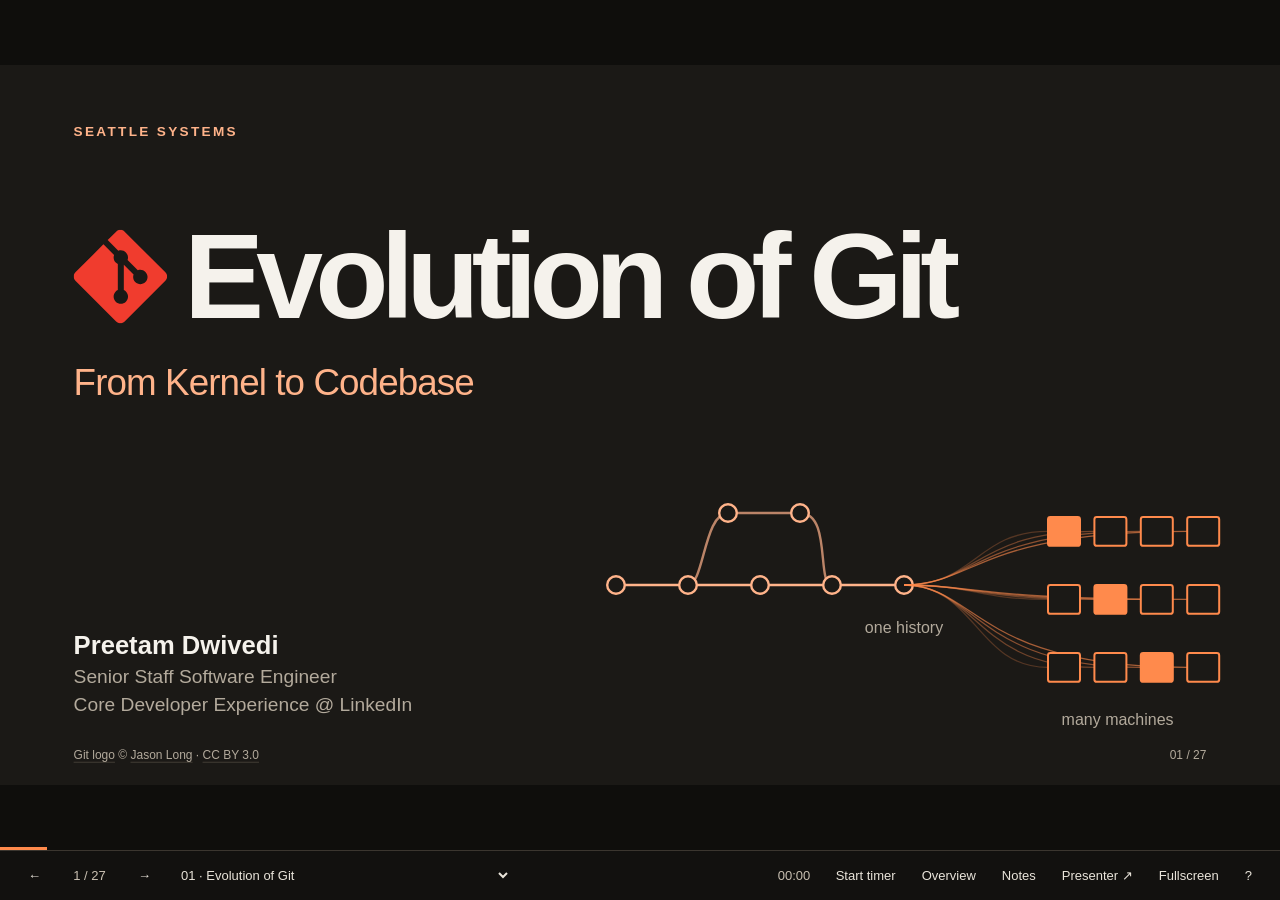
==== commit 6aafb7e9: "Refine Evolution of Git presentation Co-authored-by: Copilot App <223556219+Copilot@users.noreply.gi" ====
--- a/slides/evolution-of-git/index.html
+++ b/slides/evolution-of-git/index.html
@@ -61,6 +61,8 @@
     .list li { padding: 22px 0; border-top: 1px solid var(--line); font-size: 28px; line-height: 1.3; }
     .list li strong { font-weight: 600; }
     .list.tight li { padding: 12px 0; font-size: 25px; }
+    .list.bullets { list-style: disc; padding-left: 34px; }
+    .list.bullets li { border-top: 0; }
     .list.origins li span { font-size: 26px; line-height: 1.35; }
     .obj-note { margin-top: 36px; padding-top: 22px; border-top: 1px solid var(--line); font-size: 25px; color: var(--muted); }
     .obj-note strong { color: var(--accent); font-weight: 600; }
@@ -89,8 +91,6 @@
     .stat .num small { font-size: 40px; letter-spacing: -.02em; margin-left: 8px; }
     .stat .label { margin-top: 14px; font-size: 25px; line-height: 1.35; }
     .stat .label span { display: block; color: var(--muted); font-size: 21px; margin-top: 4px; }
-    .metrics-strip { display: flex; gap: 60px; margin-top: 26px; padding-top: 20px; border-top: 1px solid var(--line); font-size: 23px; color: var(--muted); }
-    .metrics-strip strong { display: block; font-size: 40px; font-weight: 500; color: var(--accent); letter-spacing: -.03em; }
     .col h3 { margin-bottom: 18px; }
     .col p { font-size: 25px; line-height: 1.42; color: var(--muted); }
     .col p + p { margin-top: 16px; }
@@ -102,11 +102,6 @@
     .steps-list li strong { color: var(--ink); font-weight: 550; }
     .steps-list li.hl { color: var(--ink); }
     .steps-list li.hl::before { background: var(--accent); border-color: var(--accent); color: #fff; }
-    .result-pair { display: grid; grid-template-columns: 1fr 120px 1fr; align-items: end; gap: 30px; margin-top: 50px; }
-    .result-pair .when { font-size: 22px; letter-spacing: .1em; text-transform: uppercase; color: var(--muted); font-weight: 600; margin-bottom: 18px; }
-    .result-pair .value { font-size: 150px; font-weight: 500; line-height: 1; letter-spacing: -.055em; }
-    .result-pair .value small { font-size: 60px; margin-left: 10px; letter-spacing: -.02em; }
-    .result-pair .arrow { font-size: 70px; color: var(--muted); text-align: center; padding-bottom: 30px; }
     .thanks-title { font-size: 150px; line-height: 1; letter-spacing: -.06em; font-weight: 600; margin-top: 60px; }
     .thanks-qa { font-size: 72px; line-height: 1.1; letter-spacing: -.03em; color: var(--peach); margin-top: 28px; }
     .cover-title { font-size: 168px; line-height: 1; letter-spacing: -.065em; font-weight: 600; margin-top: 70px; }
@@ -116,14 +111,17 @@
     .cover-author { position: absolute; left: 92px; bottom: 82px; }
     .cover-name { font-size: 32px; font-weight: 550; line-height: 1.45; }
     .cover-event { font-size: 24px; color: var(--muted); line-height: 1.45; }
-    .about-mini { position: absolute; left: 0; right: 0; top: 50%; transform: translateY(-50%); display: grid; grid-template-columns: 400px auto 260px; gap: 64px; align-items: center; justify-content: center; }
+    .about-mini { position: absolute; left: 0; right: 0; top: 54%; transform: translateY(-50%); display: grid; grid-template-columns: 400px auto 260px; gap: 64px; align-items: start; justify-content: center; }
     .about-mini img { display: block; width: 400px; height: 400px; object-fit: cover; border-radius: 10px; }
-    .about-mini .name { font-size: 68px; font-weight: 600; letter-spacing: -.04em; line-height: 1.05; }
+    .about-mini .name { font-size: 68px; font-weight: 600; letter-spacing: -.04em; line-height: 1.05; margin-top: -12px; }
     .about-mini .role { margin-top: 18px; font-size: 32px; line-height: 1.35; }
     .about-mini .team { color: var(--accent); font-weight: 600; }
     .about-mini .prev-label { margin-top: 40px; padding-top: 24px; border-top: 2px solid var(--line, #d8d2c6); font-size: 19px; letter-spacing: .12em; text-transform: uppercase; font-weight: 650; color: var(--muted); }
     .about-mini .prev { margin-top: 10px; font-size: 28px; color: var(--muted); line-height: 1.35; }
     .about-mini .prev strong { color: var(--ink, inherit); font-weight: 600; }
+    .about-mini > a { align-self: center; }
+    .about-mini .outdoors { display: grid; grid-template-columns: repeat(4, 1fr); gap: 10px; margin-top: 12px; }
+    .about-mini .outdoors img { width: 100%; height: auto; aspect-ratio: 1; border-radius: 8px; object-fit: cover; }
     .about-mini a { display: block; text-align: center; color: var(--muted); text-decoration: none; font-size: 20px; }
     .about-mini a strong { display: block; margin-top: 14px; font-size: 22px; color: var(--ink, inherit); font-weight: 600; }
     .about-mini a svg { display: block; width: 260px; height: 260px; background: #fff; padding: 10px; border-radius: 10px; box-sizing: border-box; }
@@ -131,15 +129,16 @@
     .design-big { margin-top: 110px; gap: 70px; }
     .design-big h3 { font-size: 44px; line-height: 1.15; letter-spacing: -.03em; margin-top: 14px; }
     .design-big p:not(.compare-label) { font-size: 30px; line-height: 1.35; margin-top: 18px; }
-    .close-flow { display: flex; align-items: stretch; gap: 10px; margin-top: 80px; }
+    .close-flow { display: flex; align-items: stretch; gap: 10px; margin-top: 18px; }
     .close-step { flex: 1; border: 2px solid var(--line); border-radius: 10px; padding: 26px 18px; }
-    .close-step.first { border-style: dashed; }
     .close-step b { display: block; font-size: 27px; font-weight: 600; letter-spacing: -.02em; line-height: 1.15; min-height: 2.3em; }
     .close-step span { display: block; margin-top: 14px; font-size: 22px; line-height: 1.35; color: var(--muted); }
     .close-step.last { border-color: var(--peach); }
     .close-step.last b { color: var(--peach); }
     .close-arrow { align-self: center; font-size: 30px; color: var(--muted); }
-    .close-tag { margin-top: 70px; font-size: 44px; line-height: 1.25; letter-spacing: -.02em; color: var(--peach); }
+    .close-execution { margin-top: 40px; padding-top: 24px; border-top: 2px solid var(--line); }
+    .close-execution p:not(.compare-label) { font-size: 30px; line-height: 1.35; }
+    .close-tag { margin-top: 30px; font-size: 38px; line-height: 1.25; letter-spacing: -.02em; color: var(--peach); }
     /* Builds: elements opt in with data-show / data-hl / data-dim step specs such as "2", "2-", "1-3", "1,4". */
     [data-show], [data-dim] { transition: opacity .35s ease; }
     [data-show].off { opacity: 0; }
@@ -283,10 +282,17 @@
       cursor: { label: "Cursor · Git at any scale (Vicent Martí, Aug 2026)", url: "https://cursor.com/blog/git-at-any-scale" },
       ghfast: { label: "GitHub · How We Made GitHub Fast (2009)", url: "https://github.blog/news-insights/the-library/how-we-made-github-fast/" },
       dgit: { label: "GitHub · Introducing DGit (2016)", url: "https://github.blog/engineering/architecture-optimization/introducing-dgit/" },
+      history: { label: "Pro Git · A Short History of Git", url: "https://git-scm.com/book/en/v2/Getting-Started-A-Short-History-of-Git" },
+      server: { label: "Pro Git · Git on the Server: The Protocols", url: "https://git-scm.com/book/en/v2/Git-on-the-Server-The-Protocols" },
+      clone: { label: "Git docs · git-clone (full, shallow and partial clones)", url: "https://git-scm.com/docs/git-clone" },
+      fetch: { label: "Git docs · git-fetch (updating remote-tracking refs)", url: "https://git-scm.com/docs/git-fetch" },
       objects: { label: "Pro Git · Git Objects", url: "https://git-scm.com/book/en/v2/Git-Internals-Git-Objects" },
       refs: { label: "Pro Git · Git References", url: "https://git-scm.com/book/en/v2/Git-Internals-Git-References" },
-      breaking: { label: "Git docs · BreakingChanges (Git 3.0: SHA-256 by default)", url: "https://git-scm.com/docs/BreakingChanges" },
+      packrefs: { label: "Git docs · packed refs and loose overrides", url: "https://git-scm.com/docs/git-pack-refs" },
+      gc: { label: "Git docs · garbage collection and retention", url: "https://git-scm.com/docs/git-gc" },
+      breaking: { label: "Git docs · planned Git 3.0 defaults", url: "https://git-scm.com/docs/BreakingChanges" },
       packformat: { label: "Git docs · pack format", url: "https://git-scm.com/docs/gitformat-pack" },
+      packobjects: { label: "Git docs · delta selection and depth defaults", url: "https://git-scm.com/docs/git-pack-objects" },
       protocolv2: { label: "Git docs · protocol v2", url: "https://git-scm.com/docs/gitprotocol-v2" },
       packprotocol: { label: "Git docs · pack protocol", url: "https://git-scm.com/docs/gitprotocol-pack" },
       receivepack: { label: "Git docs · git-receive-pack (quarantine, hooks)", url: "https://git-scm.com/docs/git-receive-pack" },
@@ -296,11 +302,22 @@
       stretching: { label: "GitHub · Stretching Spokes (2017)", url: "https://github.blog/engineering/infrastructure/stretching-spokes/" },
       ghagent: { label: "GitHub · Building Git infrastructure for agent-scale development (Oct 2026)", url: "https://github.blog/engineering/architecture-optimization/building-git-infrastructure-for-agent-scale-development/" },
       rubicon: { label: "GitHub · Inside GitHub's new Git storage architecture (Nov 2026)", url: "https://github.blog/engineering/architecture-optimization/inside-githubs-new-git-storage-architecture/" },
+      gitlogo: { label: "Git logo · Jason Long · CC BY 3.0", url: "https://git-scm.com/community/logos" },
       linkedin: { label: "Preetam Dwivedi · LinkedIn", url: "https://www.linkedin.com/in/behinddwalls/" }
     };
     // Short labels for the on-slide "Sources:" footer line.
-    const shortSource = { paper:"GitFarm paper (arXiv 2604.11977)", uberblog:"Uber blog: GitFarm as a Service", cursor:"Cursor: Git at any scale", walgit:"walgit (GitHub)", dgit:"GitHub: Introducing DGit (2016)", ghfast:"GitHub: How We Made GitHub Fast (2009)", stretching:"GitHub: Stretching Spokes", mesh:"Atlassian: Bitbucket Mesh (2022)", rubicon:"GitHub: new Git storage architecture", ghagent:"GitHub: agent-scale Git" };
+    const shortSource = {
+      history:"Git history", server:"Git server protocols", clone:"git-clone", fetch:"git-fetch",
+      objects:"Git objects", refs:"Git references", packrefs:"git-pack-refs", gc:"git-gc",
+      breaking:"Planned Git 3.0 changes", packformat:"Pack format", packobjects:"git-pack-objects",
+      protocolv2:"Protocol v2", packprotocol:"Pack protocol", receivepack:"git-receive-pack",
+      paper:"GitFarm paper (arXiv 2604.11977)", uberblog:"Uber blog: GitFarm as a Service",
+      cursor:"Cursor: Git at any scale", walgit:"walgit (GitHub)", dgit:"GitHub: Introducing DGit (2016)",
+      ghfast:"GitHub: How We Made GitHub Fast (2009)", stretching:"GitHub: Stretching Spokes",
+      mesh:"Atlassian: Bitbucket Mesh (2022)", rubicon:"GitHub: new Git storage architecture", ghagent:"GitHub: agent-scale Git"
+    };
     const sourceLine = keys => `<span class="src">Sources: ${keys.map(k=>`<a href="${esc(sources[k].url)}" target="_blank" rel="noopener">${esc(shortSource[k])}</a>`).join(" · ")}</span>`;
+    const outdoors = [{src:"[data-uri]",alt:"Rappelling off a granite cliff above a forested valley",pos:"50% 50%"},{src:"[data-uri]",alt:"On a snowy summit with an ice axe",pos:"72% 50%"},{src:"[data-uri]",alt:"Three climbers on a summit above snow-covered ranges",pos:"50% 50%"},{src:"[data-uri]",alt:"A rope team climbing a steep snow slope",pos:"50% 45%"}];
     const portrait = "[data-uri]